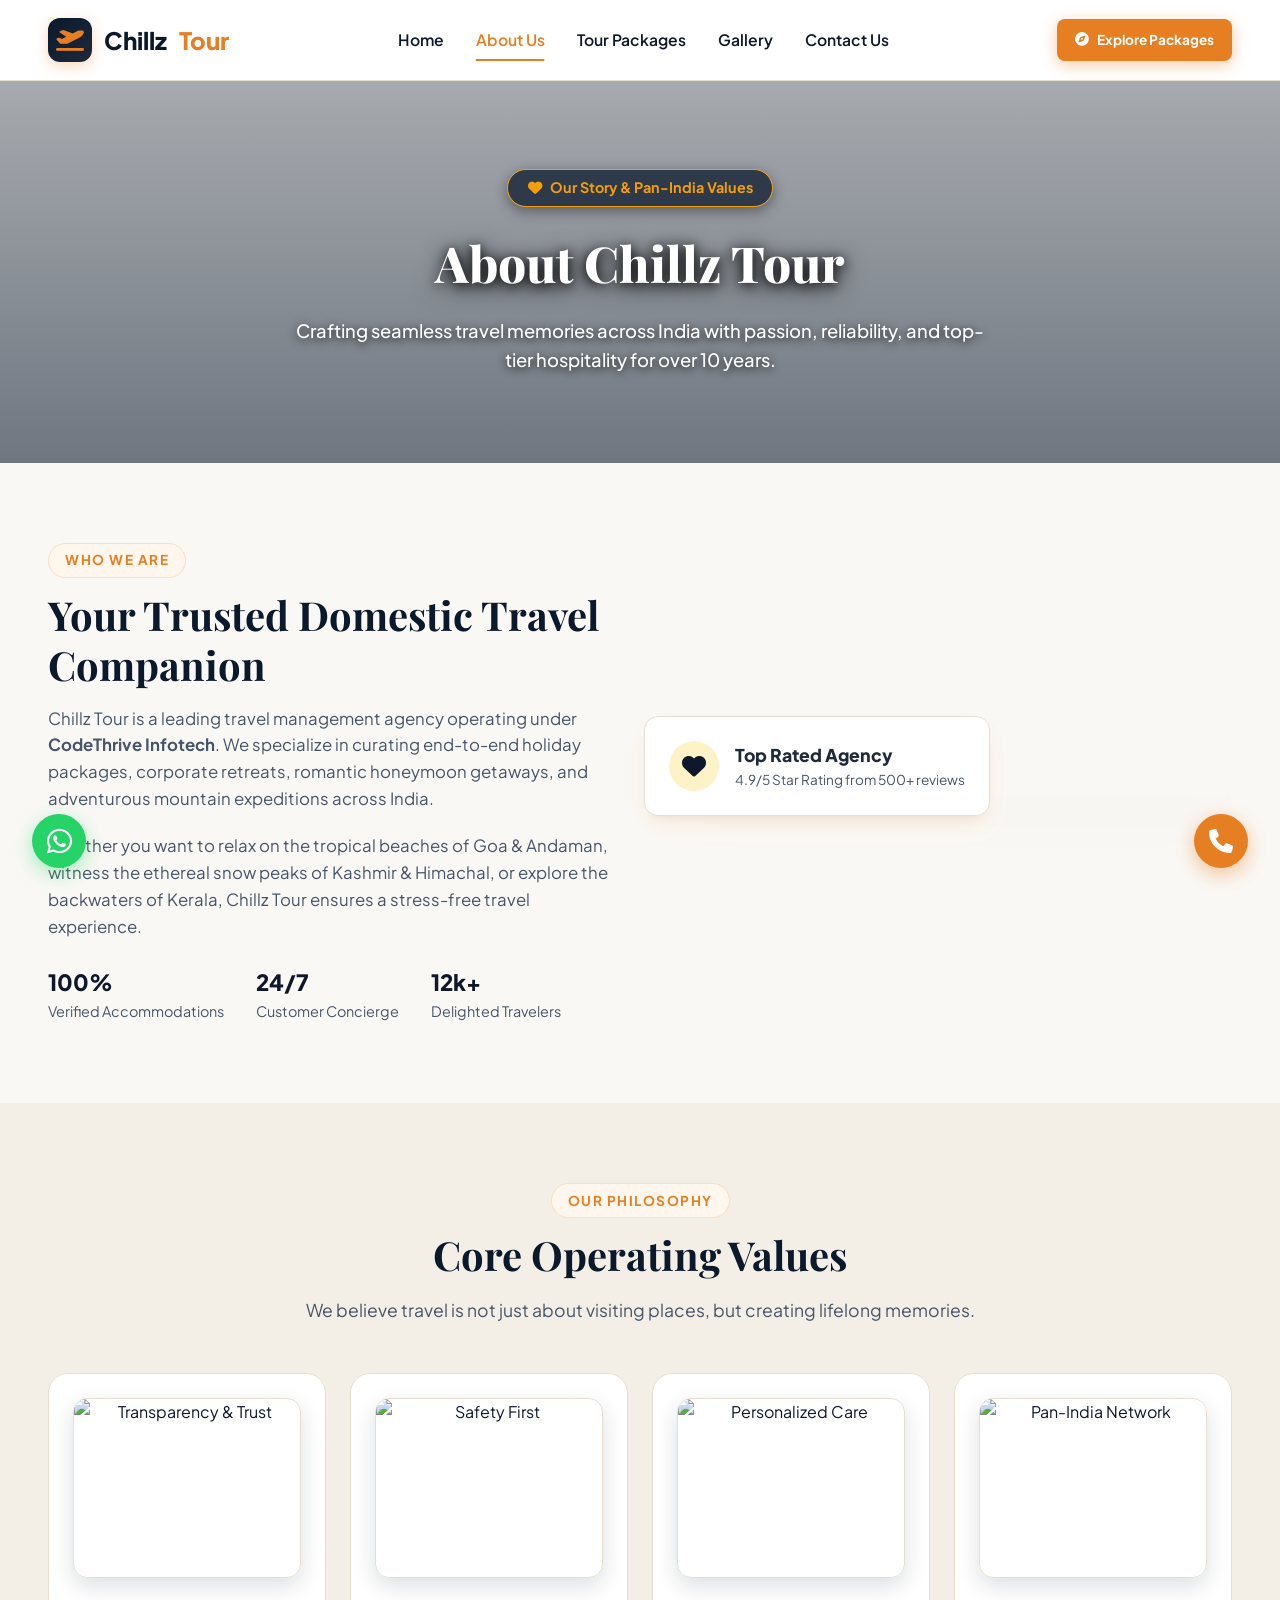
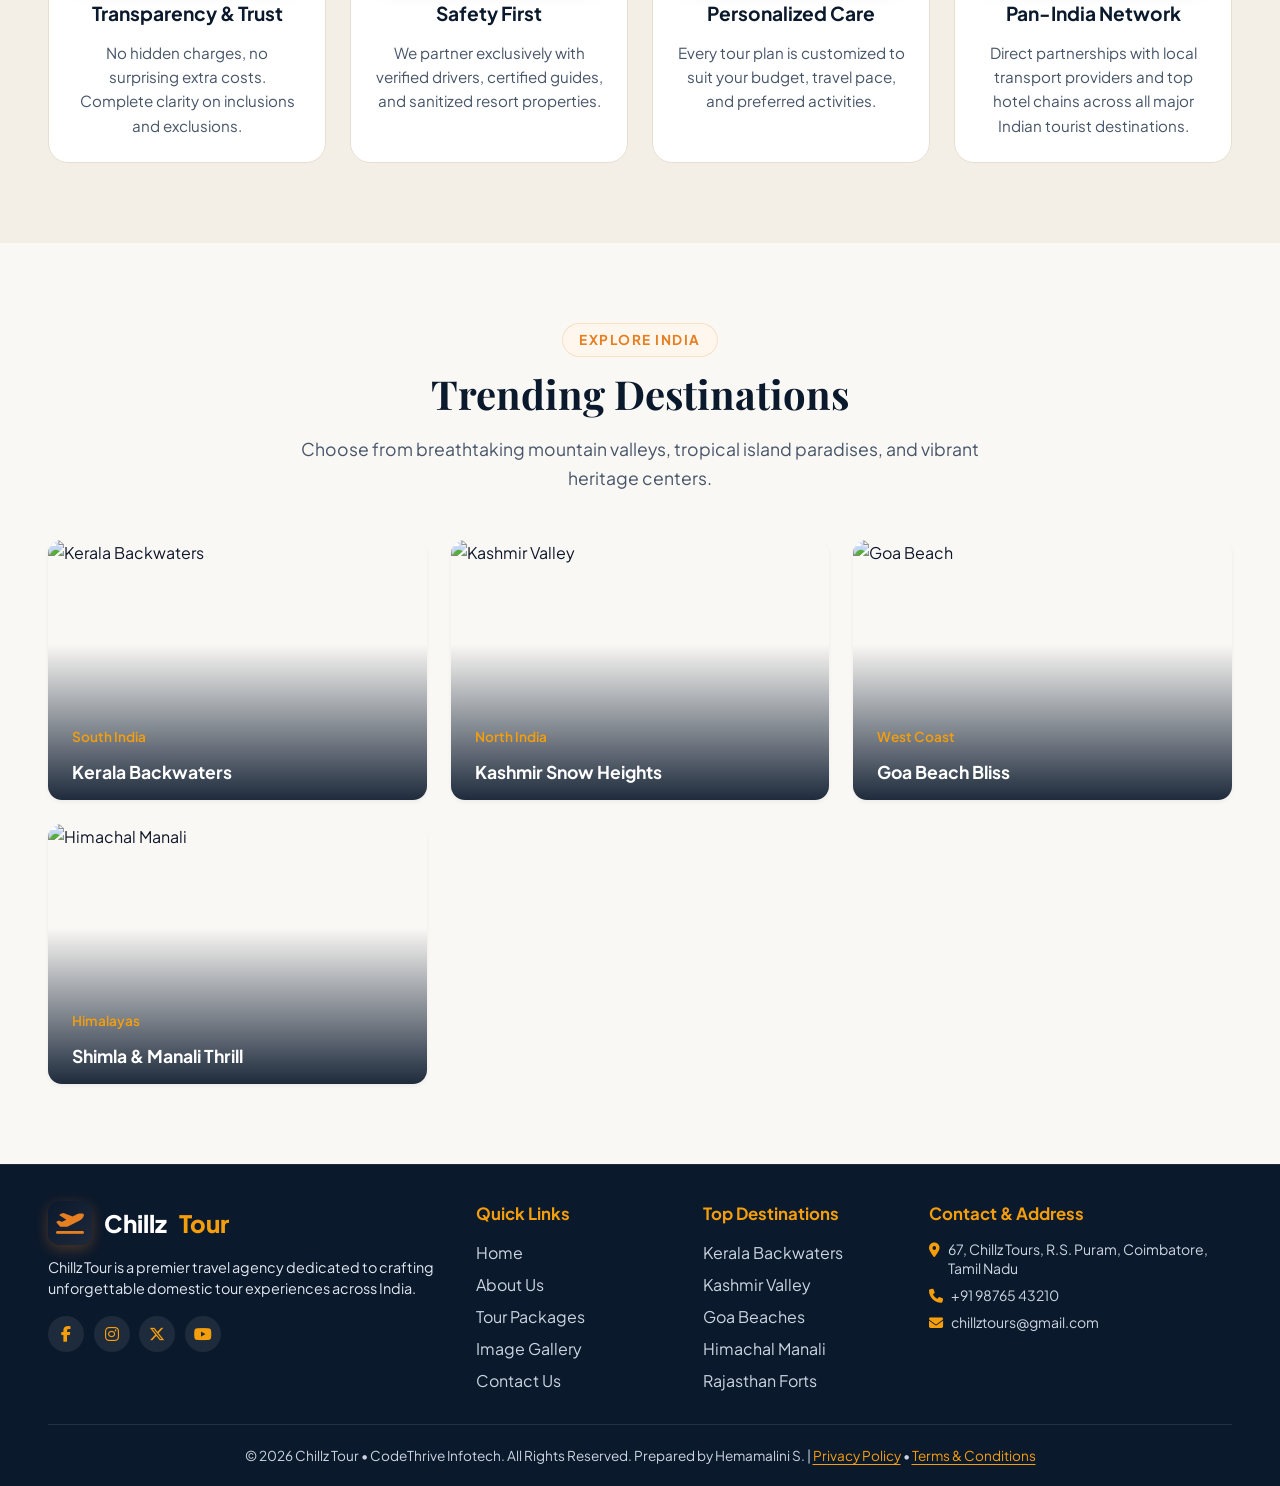
==== about.html @ 06afc02d "Initial commit: Chillz Tour website with responsive mobile layout updates" ====
<!DOCTYPE html>
<html lang="en">
<head>
  <meta charset="UTF-8">
  <meta name="viewport" content="width=device-width, initial-scale=1.0">
  <title>About Us - Chillz Tour</title>
  <meta name="description" content="Learn about Chillz Tour, our journey, mission, values, and why travelers trust us for domestic tour packages across India.">
  
  <link rel="stylesheet" href="https://cdnjs.cloudflare.com/ajax/libs/font-awesome/6.5.1/css/all.min.css">
  <link rel="stylesheet" href="https://cdnjs.cloudflare.com/ajax/libs/animate.css/4.1.1/animate.min.css">
  <link rel="stylesheet" href="https://unpkg.com/aos@2.3.1/dist/aos.css">
  <link rel="stylesheet" href="css/styles.css">
</head>
<body>


  <!-- Sticky Navbar -->
  <header class="header">
    <div class="container navbar">
      <a href="index.html" class="brand-logo">
        <div class="brand-icon"><i class="fa-solid fa-plane-departure"></i></div>
        Chillz<span>Tour</span>
      </a>

      <nav class="nav-links">
        <a href="index.html" class="nav-link">Home</a>
        <a href="about.html" class="nav-link active">About Us</a>
        <a href="packages.html" class="nav-link">Tour Packages</a>
        <a href="gallery.html" class="nav-link">Gallery</a>
        <a href="contact.html" class="nav-link">Contact Us</a>
      </nav>

      <div class="nav-cta">
        <a href="packages.html" class="btn btn-primary btn-sm"><i class="fa-solid fa-compass"></i> Explore Packages</a>
      </div>

      <button class="mobile-toggle" aria-label="Toggle menu">
        <i class="fa-solid fa-bars"></i>
      </button>
    </div>
  </header>

  <!-- Hero Banner with Destination Background Image -->
  <section class="page-hero page-hero-about">
    <div class="container" data-aos="fade-up">
      <div class="page-hero-badge">
        <i class="fa-solid fa-heart"></i> Our Story & Pan-India Values
      </div>
      <h1 class="page-hero-title">About Chillz Tour</h1>
      <p class="page-hero-description">Crafting seamless travel memories across India with passion, reliability, and top-tier hospitality for over 10 years.</p>
    </div>
  </section>

  <!-- About Company Section -->
  <section class="section">
    <div class="container">
      <div style="display: grid; grid-template-columns: 1fr 1fr; gap: 3rem; align-items: center;">
        <div data-aos="fade-right">
          <span class="section-tag">Who We Are</span>
          <h2 class="section-title">Your Trusted Domestic Travel Companion</h2>
          <p style="color: var(--text-muted); font-size: 1.05rem; margin-bottom: 1.25rem;">
            Chillz Tour is a leading travel management agency operating under <strong>CodeThrive Infotech</strong>. We specialize in curating end-to-end holiday packages, corporate retreats, romantic honeymoon getaways, and adventurous mountain expeditions across India.
          </p>
          <p style="color: var(--text-muted); font-size: 1.05rem; margin-bottom: 1.5rem;">
            Whether you want to relax on the tropical beaches of Goa & Andaman, witness the ethereal snow peaks of Kashmir & Himachal, or explore the backwaters of Kerala, Chillz Tour ensures a stress-free travel experience.
          </p>

          <div style="display: flex; gap: 2rem; margin-top: 1rem;">
            <div>
              <h4 style="font-size: 1.4rem; font-weight: 800; color: var(--dark-amethyst);">100%</h4>
              <p style="font-size: 0.9rem; color: var(--text-muted);">Verified Accommodations</p>
            </div>
            <div>
              <h4 style="font-size: 1.4rem; font-weight: 800; color: var(--dark-amethyst);">24/7</h4>
              <p style="font-size: 0.9rem; color: var(--text-muted);">Customer Concierge</p>
            </div>
            <div>
              <h4 style="font-size: 1.4rem; font-weight: 800; color: var(--dark-amethyst);">12k+</h4>
              <p style="font-size: 0.9rem; color: var(--text-muted);">Delighted Travelers</p>
            </div>
          </div>
        </div>

        <div style="position: relative;" data-aos="fade-left">
          <img src="https://images.unsplash.com/photo-1469854523086-cc02fe5d8800?auto=format&fit=crop&w=800&q=80" alt="Travelers exploring nature" style="border-radius: var(--radius-lg); box-shadow: var(--shadow-lg);">
          <div style="position: absolute; bottom: -20px; left: -20px; background: var(--bg-card); padding: 1.5rem; border-radius: var(--radius-md); box-shadow: var(--shadow-md); border: 1px solid var(--border); display: flex; align-items: center; gap: 1rem;">
            <div style="width: 50px; height: 50px; background: var(--primary-light); color: var(--dark-amethyst); border-radius: 50%; display: flex; align-items: center; justify-content: center; font-size: 1.5rem;">
              <i class="fa-solid fa-heart"></i>
            </div>
            <div>
              <h4 style="font-size: 1.1rem; font-weight: 800; color: var(--secondary);">Top Rated Agency</h4>
              <p style="font-size: 0.85rem; color: var(--text-muted);">4.9/5 Star Rating from 500+ reviews</p>
            </div>
          </div>
        </div>
      </div>
    </div>
  </section>

  <!-- Core Values -->
  <section class="section bg-alt">
    <div class="container">
      <div class="text-center" data-aos="fade-up">
        <span class="section-tag">Our Philosophy</span>
        <h2 class="section-title">Core Operating Values</h2>
        <p class="section-subtitle">We believe travel is not just about visiting places, but creating lifelong memories.</p>
      </div>

      <div class="features-grid">
        <div class="feature-card" data-aos="fade-up" data-aos-delay="100">
          <div class="feature-img-box">
            <img src="https://images.unsplash.com/photo-1454165804606-c3d57bc86b40?auto=format&fit=crop&w=600&q=80" alt="Transparency & Trust">
          </div>
          <h3 class="feature-title">Transparency & Trust</h3>
          <p class="feature-desc">No hidden charges, no surprising extra costs. Complete clarity on inclusions and exclusions.</p>
        </div>

        <div class="feature-card" data-aos="fade-up" data-aos-delay="200">
          <div class="feature-img-box">
            <img src="https://images.unsplash.com/photo-1507608869274-d3177c8bb4c7?auto=format&fit=crop&w=600&q=80" alt="Safety First">
          </div>
          <h3 class="feature-title">Safety First</h3>
          <p class="feature-desc">We partner exclusively with verified drivers, certified guides, and sanitized resort properties.</p>
        </div>

        <div class="feature-card" data-aos="fade-up" data-aos-delay="300">
          <div class="feature-img-box">
            <img src="https://images.unsplash.com/photo-1517457373958-b7bdd4587205?auto=format&fit=crop&w=600&q=80" alt="Personalized Care">
          </div>
          <h3 class="feature-title">Personalized Care</h3>
          <p class="feature-desc">Every tour plan is customized to suit your budget, travel pace, and preferred activities.</p>
        </div>

        <div class="feature-card" data-aos="fade-up" data-aos-delay="400">
          <div class="feature-img-box">
            <img src="https://images.unsplash.com/photo-1524492412937-b28074a5d7da?auto=format&fit=crop&w=600&q=80" alt="Pan-India Network">
          </div>
          <h3 class="feature-title">Pan-India Network</h3>
          <p class="feature-desc">Direct partnerships with local transport providers and top hotel chains across all major Indian tourist destinations.</p>
        </div>
      </div>
    </div>
  </section>
  <!-- Popular Destinations Grid (Trending Domestic Destinations) -->
  <section class="section">
    <div class="container">
      <div class="text-center" data-aos="fade-up">
        <span class="section-tag">Explore India</span>
        <h2 class="section-title">Trending Destinations</h2>
        <p class="section-subtitle">Choose from breathtaking mountain valleys, tropical island paradises, and vibrant heritage centers.</p>
      </div>

      <div class="gallery-grid">
        <div class="gallery-item" onclick="window.location.href='packages.html?dest=kerala'" data-aos="zoom-in" data-aos-delay="100">
          <img src="https://images.unsplash.com/photo-1602216056096-3b40cc0c9944?auto=format&fit=crop&w=600&q=80" alt="Kerala Backwaters">
          <div class="gallery-overlay" style="opacity: 1;">
            <span class="gallery-loc">South India</span>
            <h4 class="gallery-title">Kerala Backwaters</h4>
          </div>
        </div>
        <div class="gallery-item" onclick="window.location.href='packages.html?dest=kashmir'" data-aos="zoom-in" data-aos-delay="200">
          <img src="https://images.unsplash.com/photo-1595815771614-ade9d652a65d?auto=format&fit=crop&w=600&q=80" alt="Kashmir Valley">
          <div class="gallery-overlay" style="opacity: 1;">
            <span class="gallery-loc">North India</span>
            <h4 class="gallery-title">Kashmir Snow Heights</h4>
          </div>
        </div>
        <div class="gallery-item" onclick="window.location.href='packages.html?dest=goa'" data-aos="zoom-in" data-aos-delay="300">
          <img src="https://images.unsplash.com/photo-1512343879784-a960bf40e7f2?auto=format&fit=crop&w=600&q=80" alt="Goa Beach">
          <div class="gallery-overlay" style="opacity: 1;">
            <span class="gallery-loc">West Coast</span>
            <h4 class="gallery-title">Goa Beach Bliss</h4>
          </div>
        </div>
        <div class="gallery-item" onclick="window.location.href='packages.html?dest=himachal'" data-aos="zoom-in" data-aos-delay="400">
          <img src="https://images.unsplash.com/photo-1626621341517-bbf3d9990a23?auto=format&fit=crop&w=600&q=80" alt="Himachal Manali">
          <div class="gallery-overlay" style="opacity: 1;">
            <span class="gallery-loc">Himalayas</span>
            <h4 class="gallery-title">Shimla & Manali Thrill</h4>
          </div>
        </div>
      </div>
    </div>
  </section>

  

  <!-- Dual Floating Actions -->
  <a href="https://wa.me/919876543210?text=Hi%20Chillz%20Tour,%20I'd%20like%20to%20know%20more%20about%20your%20services." target="_blank" class="whatsapp-float" aria-label="Chat on WhatsApp">
    <i class="fa-brands fa-whatsapp"></i>
  </a>
  <a href="tel:+919876543210" class="call-float" aria-label="Call Us" title="Call Concierge">
    <i class="fa-solid fa-phone"></i>
  </a>

  <!-- Footer -->
  <footer class="footer">
    <div class="container">
      <div class="footer-grid">
        <div class="footer-brand">
          <a href="index.html" class="brand-logo">
            <div class="brand-icon"><i class="fa-solid fa-plane-departure"></i></div>
            Chillz<span>Tour</span>
          </a>
          <p class="footer-text">Chillz Tour is a premier travel agency dedicated to crafting unforgettable domestic tour experiences across India.</p>
          <div class="social-links">
            <a href="#" class="social-icon" aria-label="Facebook"><i class="fa-brands fa-facebook-f"></i></a>
            <a href="#" class="social-icon" aria-label="Instagram"><i class="fa-brands fa-instagram"></i></a>
            <a href="#" class="social-icon" aria-label="Twitter"><i class="fa-brands fa-x-twitter"></i></a>
            <a href="#" class="social-icon" aria-label="YouTube"><i class="fa-brands fa-youtube"></i></a>
          </div>
        </div>

        <div>
          <h4 class="footer-heading">Quick Links</h4>
          <ul class="footer-links">
            <li><a href="index.html">Home</a></li>
            <li><a href="about.html">About Us</a></li>
            <li><a href="packages.html">Tour Packages</a></li>
            <li><a href="gallery.html">Image Gallery</a></li>
            <li><a href="contact.html">Contact Us</a></li>
          </ul>
        </div>

        <div>
          <h4 class="footer-heading">Top Destinations</h4>
          <ul class="footer-links">
            <li><a href="packages.html?dest=kerala">Kerala Backwaters</a></li>
            <li><a href="packages.html?dest=kashmir">Kashmir Valley</a></li>
            <li><a href="packages.html?dest=goa">Goa Beaches</a></li>
            <li><a href="packages.html?dest=himachal">Himachal Manali</a></li>
            <li><a href="packages.html?dest=rajasthan">Rajasthan Forts</a></li>
          </ul>
        </div>
        <div>
          <h4 class="footer-heading">Contact & Address</h4>
          <ul class="footer-contact-list">
            <li><i class="fa-solid fa-location-dot"></i> 67, Chillz Tours, R.S. Puram, Coimbatore, Tamil Nadu</li>
            <li><i class="fa-solid fa-phone"></i> +91 98765 43210</li>
            <li><i class="fa-solid fa-envelope"></i> chillztours@gmail.com</li>
            
          </ul>
        </div>
      </div>

      <div class="footer-bottom">
        <p>&copy; 2026 Chillz Tour • CodeThrive Infotech. All Rights Reserved. Prepared by Hemamalini S. | <a href="#" onclick="openPolicyModal('privacy'); return false;">Privacy Policy</a> • <a href="#" onclick="openPolicyModal('terms'); return false;">Terms & Conditions</a></p>
      </div>
    </div>
  </footer>

  <script src="https://unpkg.com/aos@2.3.1/dist/aos.js"></script>
  <script src="js/packages-data.js"></script>
  <script src="js/main.js"></script>
</body>
</html>
---- css/styles.css ----
/* 
  Chillz Tour - Royal Indian Travel Theme
  Colors: Deep Royal Navy (#0b192c), Royal Saffron Gold (#e67e22), Emerald Teal (#0d9488), Warm Sunset Gold (#f59e0b)
  Author: Hemamalini S (CODETHRIVE INFOTECH)
*/

@import url('https://fonts.googleapis.com/css2?family=Plus+Jakarta+Sans:wght@300;400;500;600;700;800&family=Playfair+Display:wght@600;700;800&display=swap');

:root {
  /* Classic Indian Travel Palette */
  --royal-navy: #0b192c;
  --saffron-gold: #e67e22;
  --saffron-hover: #d35400;
  --emerald-teal: #0d9488;
  --sunset-gold: #f59e0b;
  --slate-dark: #1e293b;
  
  /* Semantic Tokens */
  --primary: #0b192c;
  --primary-hover: #1e293b;
  --primary-light: #fef3c7;
  --secondary: #1e293b;
  --accent: #e67e22;
  --accent-hover: #d35400;
  --accent-light: #fff7ed;
  --slate: #475569;

  --success: #10b981;
  --danger: #ef4444;
  --warning: #f59e0b;
  
  --bg-main: #faf8f5;
  --bg-card: #ffffff;
  --bg-alt: #f4efe6;
  
  --text-dark: #0f172a;
  --text-muted: #475569;
  --text-light: #94a3b8;
  --text-white: #ffffff;

  --border: #e6dfd1;
  --border-focus: #e67e22;
  
  --radius-sm: 8px;
  --radius-md: 14px;
  --radius-lg: 20px;
  --radius-full: 9999px;
  
  --shadow-sm: 0 2px 4px rgba(11, 25, 44, 0.05);
  --shadow-md: 0 10px 25px -5px rgba(230, 126, 34, 0.15), 0 8px 10px -6px rgba(11, 25, 44, 0.05);
  --shadow-lg: 0 25px 50px -12px rgba(11, 25, 44, 0.25);
  
  --font-sans: 'Plus Jakarta Sans', -apple-system, BlinkMacSystemFont, sans-serif;
  --font-serif: 'Playfair Display', Georgia, serif;

  --transition: all 0.35s cubic-bezier(0.4, 0, 0.2, 1);
}

/* Reset & Base */
*, *::before, *::after {
  box-sizing: border-box;
  margin: 0;
  padding: 0;
}

html {
  scroll-behavior: smooth;
  font-size: 16px;
}

body {
  font-family: var(--font-sans);
  background-color: var(--bg-main);
  color: var(--text-dark);
  line-height: 1.6;
  overflow-x: hidden;
}

a {
  color: inherit;
  text-decoration: none;
  transition: var(--transition);
}

img {
  max-width: 100%;
  height: auto;
  display: block;
}

ul, ol {
  list-style: none;
}

button, input, select, textarea {
  font-family: inherit;
  font-size: inherit;
  border: none;
  outline: none;
}

button {
  cursor: pointer;
}

.container {
  width: 95%;
  max-width: 1480px;
  margin: 0 auto;
  padding: 0 1rem;
}

@media (max-width: 768px) {
  .container {
    width: 100% !important;
    max-width: 100% !important;
    padding: 0 0.5rem !important;
  }
}

@media (max-width: 576px) {
  .container {
    width: 100% !important;
    max-width: 100% !important;
    padding: 0 0.35rem !important;
  }
}

@media (min-width: 1600px) {
  .container {
    max-width: 1560px;
  }
}

/* Typography Helpers */
.section-tag {
  display: inline-block;
  font-size: 0.85rem;
  font-weight: 700;
  text-transform: uppercase;
  letter-spacing: 1.5px;
  color: var(--saffron-gold);
  background: #fff7ed;
  border: 1px solid rgba(230, 126, 34, 0.2);
  padding: 0.35rem 1rem;
  border-radius: var(--radius-full);
  margin-bottom: 0.75rem;
  transition: var(--transition);
}

.section-tag:hover {
  transform: scale(1.05);
  background: var(--saffron-gold);
  color: #ffffff;
}

.section-title {
  font-family: var(--font-serif);
  font-size: 2.5rem;
  font-weight: 700;
  color: var(--royal-navy);
  line-height: 1.25;
  margin-bottom: 1rem;
}

.section-subtitle {
  font-size: 1.1rem;
  color: var(--text-muted);
  max-width: 680px;
  margin: 0 auto 3rem auto;
}

@media (max-width: 576px) {
  .section-title {
    font-size: 1.75rem;
    margin-bottom: 0.4rem;
  }

  .section-subtitle {
    font-size: 0.92rem;
    margin-bottom: 1.5rem;
  }
}

.text-center {
  text-align: center;
}

/* Top Announcement Header Bar */
.top-bar {
  display: none !important;
}

/* Header & Navbar */
.header {
  position: sticky;
  top: 0;
  left: 0;
  width: 100%;
  z-index: 1000;
  background: rgba(255, 255, 255, 0.96);
  backdrop-filter: blur(12px);
  -webkit-backdrop-filter: blur(12px);
  border-bottom: 1px solid var(--border);
  transition: var(--transition);
}

.navbar {
  display: flex;
  align-items: center;
  justify-content: space-between;
  height: 80px;
}

.brand-logo {
  display: flex;
  align-items: center;
  gap: 0.75rem;
  font-size: 1.5rem;
  font-weight: 800;
  color: var(--royal-navy);
}

.brand-icon {
  width: 44px;
  height: 44px;
  background: linear-gradient(135deg, var(--royal-navy), var(--slate-dark));
  border-radius: 12px;
  display: flex;
  align-items: center;
  justify-content: center;
  color: var(--saffron-gold);
  font-size: 1.4rem;
  box-shadow: 0 4px 14px rgba(230, 126, 34, 0.3);
  transition: transform 0.4s ease;
}

.brand-logo:hover .brand-icon {
  transform: rotate(15deg) scale(1.08);
}

.brand-logo span {
  color: var(--saffron-gold);
}

.nav-links {
  display: flex;
  align-items: center;
  gap: 2rem;
}

.nav-link {
  font-size: 0.98rem;
  font-weight: 600;
  color: var(--text-dark);
  position: relative;
  padding: 0.5rem 0;
}

.nav-link:hover, .nav-link.active {
  color: var(--saffron-gold);
}

.nav-link::after {
  content: '';
  position: absolute;
  bottom: 0;
  left: 50%;
  width: 0%;
  height: 2px;
  background: var(--saffron-gold);
  border-radius: 2px;
  transition: var(--transition);
  transform: translateX(-50%);
}

.nav-link:hover::after, .nav-link.active::after {
  width: 100%;
}

.nav-cta {
  display: flex;
  align-items: center;
  gap: 1rem;
}

.mobile-toggle {
  display: none;
  font-size: 1.5rem;
  background: transparent;
  color: var(--text-dark);
}

/* Mobile Nav Drawer */
@media (max-width: 991px) {
  .top-bar-info span:nth-child(2) {
    display: none;
  }

  .mobile-toggle {
    display: block;
  }

  .nav-links {
    position: fixed;
    top: 80px;
    left: -100%;
    width: 100%;
    height: calc(100vh - 80px);
    background: #ffffff;
    flex-direction: column;
    padding: 2.5rem 2rem;
    gap: 1.5rem;
    align-items: flex-start;
    transition: var(--transition);
    box-shadow: var(--shadow-lg);
  }

  .nav-links.active {
    left: 0;
  }

  .nav-cta {
    display: none;
  }
}

/* Button Variants */
.btn {
  position: relative;
  display: inline-flex;
  align-items: center;
  justify-content: center;
  gap: 0.5rem;
  padding: 0.8rem 1.6rem;
  font-size: 0.95rem;
  font-weight: 700;
  border-radius: var(--radius-md);
  transition: var(--transition);
  border: 2px solid transparent;
  overflow: hidden;
  z-index: 1;
}

.btn::after {
  content: '';
  position: absolute;
  top: -50%;
  left: -60%;
  width: 50%;
  height: 200%;
  background: rgba(255, 255, 255, 0.28);
  transform: rotate(30deg);
  transition: transform 0.6s ease;
  pointer-events: none;
}

.btn:hover::after {
  transform: translate(300%, 0) rotate(30deg);
}

.btn-primary {
  background: var(--saffron-gold);
  color: #ffffff;
  box-shadow: 0 4px 16px rgba(230, 126, 34, 0.4);
}

.btn-primary:hover {
  background: var(--saffron-hover);
  color: #ffffff;
  transform: translateY(-3px);
  box-shadow: 0 8px 22px rgba(211, 84, 0, 0.55);
}

.btn-secondary {
  background: var(--royal-navy);
  color: #ffffff;
}

.btn-secondary:hover {
  background: var(--slate-dark);
  transform: translateY(-3px);
  box-shadow: 0 8px 22px rgba(11, 25, 44, 0.4);
}

.btn-accent {
  background: var(--sunset-gold);
  color: var(--royal-navy);
  font-weight: 800;
  box-shadow: 0 4px 16px rgba(245, 158, 11, 0.4);
}

.btn-accent:hover {
  background: #d97706;
  color: #ffffff;
  transform: translateY(-3px);
  box-shadow: 0 8px 22px rgba(217, 119, 6, 0.55);
}

.btn-outline {
  background: transparent;
  border-color: var(--sunset-gold);
  color: var(--sunset-gold);
}

.btn-outline:hover {
  background: var(--sunset-gold);
  color: var(--royal-navy);
  transform: translateY(-3px);
}

.btn-sm {
  padding: 0.5rem 1rem;
  font-size: 0.85rem;
  border-radius: var(--radius-sm);
}

.btn-lg {
  padding: 0.85rem 1.75rem;
  font-size: 1rem;
}

/* Hero Section - Desktop 100% Fit (Royal Navy & Saffron Gold) */
.hero {
  position: relative;
  background: linear-gradient(180deg, rgba(11, 25, 44, 0.42) 0%, rgba(11, 25, 44, 0.62) 100%), 
              url('https://images.unsplash.com/photo-1506461883276-594a12b11cf3?auto=format&fit=crop&w=1920&q=80') center/cover no-repeat;
  color: #ffffff;
  display: flex;
  align-items: center;
  justify-content: center;
  padding: 2.5rem 0;
  box-sizing: border-box;
}

@media (min-width: 992px) {
  .hero {
    height: calc(100vh - 116px);
    max-height: calc(100vh - 116px);
    padding: 1.25rem 0 1.75rem 0;
    overflow: hidden;
  }

  .hero .container {
    height: 100%;
    display: flex;
    flex-direction: column;
    justify-content: center;
  }
}

.hero-content {
  max-width: 840px;
}

.hero-badge {
  display: inline-flex;
  align-items: center;
  gap: 0.4rem;
  background: rgba(245, 158, 11, 0.18);
  backdrop-filter: blur(10px);
  padding: 0.3rem 1rem;
  border-radius: var(--radius-full);
  font-size: 0.85rem;
  font-weight: 700;
  color: var(--sunset-gold);
  border: 1px solid rgba(245, 158, 11, 0.4);
  margin-bottom: 0.85rem;
  animation: pulseGlow 3s infinite ease-in-out;
}

@keyframes pulseGlow {
  0%, 100% { border-color: rgba(245, 158, 11, 0.4); box-shadow: 0 0 0 rgba(245, 158, 11, 0); }
  50% { border-color: var(--sunset-gold); box-shadow: 0 0 15px rgba(245, 158, 11, 0.4); }
}

.hero-title {
  font-family: var(--font-serif);
  font-size: 3.2rem;
  font-weight: 800;
  line-height: 1.15;
  margin-bottom: 0.85rem;
  text-shadow: 0 4px 20px rgba(0, 0, 0, 0.5);
}

@media (min-width: 992px) and (max-height: 800px) {
  .hero-title {
    font-size: 2.65rem;
  }
}

.hero-title span {
  color: var(--sunset-gold);
  position: relative;
  display: inline-block;
}

.hero-description {
  font-size: 1.15rem;
  color: #e2e8f0;
  margin-bottom: 1.5rem;
  font-weight: 400;
  line-height: 1.5;
}

@media (min-width: 992px) and (max-height: 800px) {
  .hero-description {
    font-size: 1.02rem;
    margin-bottom: 1.15rem;
  }
}

.hero-actions {
  display: flex;
  gap: 1rem;
  flex-wrap: wrap;
}

/* Hero 2-Column Grid & Right-Side Image Card Showcase */
.hero-grid {
  display: grid;
  grid-template-columns: 1fr;
  gap: 2rem;
  align-items: center;
}

@media (min-width: 992px) {
  .hero-grid {
    grid-template-columns: 1.15fr 0.85fr;
  }
}

.hero-media {
  position: relative;
  display: flex;
  justify-content: center;
  align-items: center;
}

@media (max-width: 991px) {
  .hero-media {
    display: none;
  }
}

.hero-card-stack {
  position: relative;
  width: 100%;
  max-width: 380px;
  height: 240px;
}

@media (min-width: 1200px) {
  .hero-card-stack {
    max-width: 420px;
    height: 270px;
  }
}

.hero-img-card {
  position: absolute;
  border-radius: 16px;
  overflow: hidden;
  box-shadow: 0 18px 42px rgba(0, 0, 0, 0.65);
  border: 3px solid var(--sunset-gold);
  transition: all 0.4s cubic-bezier(0.165, 0.84, 0.44, 1);
  background: var(--royal-navy);
}

.hero-img-card img {
  width: 100%;
  height: 100%;
  object-fit: cover;
  display: block;
  filter: brightness(1.05) contrast(1.05);
}

.hero-img-card-1 {
  width: 245px;
  height: 175px;
  top: 0;
  left: 0;
  z-index: 3;
  transform: rotate(-4deg);
}

.hero-img-card-2 {
  width: 230px;
  height: 165px;
  top: 35px;
  right: 0;
  z-index: 2;
  transform: rotate(6deg);
}

.hero-img-card-3 {
  width: 210px;
  height: 145px;
  bottom: 0;
  left: 65px;
  z-index: 1;
  transform: rotate(-2deg);
}

.hero-img-card:hover {
  z-index: 10;
  transform: scale(1.1) rotate(0deg);
  border-color: #ffffff;
  box-shadow: 0 24px 50px rgba(245, 158, 11, 0.65);
}

.hero-img-badge {
  position: absolute;
  bottom: 10px;
  left: 10px;
  background: rgba(11, 25, 44, 0.88);
  backdrop-filter: blur(8px);
  color: var(--sunset-gold);
  padding: 0.25rem 0.75rem;
  border-radius: 20px;
  font-size: 0.78rem;
  font-weight: 700;
  border: 1px solid rgba(245, 158, 11, 0.4);
  display: flex;
  align-items: center;
  gap: 0.35rem;
}

/* Glassmorphism Hero Stats Grid */
.hero-stats-grid {
  display: grid;
  grid-template-columns: repeat(4, 1fr);
  gap: 1rem;
  margin-top: 1.75rem;
}

@media (max-width: 991px) {
  .hero-stats-grid {
    grid-template-columns: repeat(2, 1fr);
    gap: 0.75rem;
  }
}

@media (max-width: 576px) {
  .hero-stats-grid {
    grid-template-columns: repeat(2, 1fr);
    gap: 0.6rem;
  }

  .hero-stat-card {
    padding: 0.75rem 0.5rem;
  }

  .hero-stat-number {
    font-size: 1.5rem;
  }

  .hero-stat-label {
    font-size: 0.75rem;
  }
}

.hero-stat-card {
  background: rgba(255, 255, 255, 0.09);
  backdrop-filter: blur(16px);
  -webkit-backdrop-filter: blur(16px);
  border: 1px solid rgba(245, 158, 11, 0.3);
  border-radius: var(--radius-md);
  padding: 1rem 0.75rem;
  text-align: center;
  transition: var(--transition);
}

@media (min-width: 992px) and (max-height: 800px) {
  .hero-stat-card {
    padding: 0.8rem 0.65rem;
  }
}

.hero-stat-card:hover {
  background: rgba(255, 255, 255, 0.18);
  transform: translateY(-6px) scale(1.02);
  border-color: var(--sunset-gold);
  box-shadow: 0 14px 30px rgba(0, 0, 0, 0.45);
}

.hero-stat-icon {
  font-size: 1.4rem;
  color: var(--sunset-gold);
  margin-bottom: 0.25rem;
  transition: transform 0.4s ease;
}

.hero-stat-card:hover .hero-stat-icon {
  transform: scale(1.2) rotate(10deg);
}

.hero-stat-number {
  font-size: 1.9rem;
  font-weight: 800;
  color: #ffffff;
  line-height: 1;
}

.hero-stat-label {
  font-size: 0.82rem;
  color: #e2e8f0;
  font-weight: 600;
  margin-top: 0.3rem;
}

/* Quick Trip Booking & Search Bar (Positioned Directly Below Hero) */
.quick-booking-section {
  position: relative;
  z-index: 25;
  margin-top: -3.5rem;
  margin-bottom: 2.5rem;
}

@media (max-width: 991px) {
  .quick-booking-section {
    margin-top: 1.5rem;
    margin-bottom: 2rem;
  }
}

.booking-bar-card {
  background: rgba(255, 255, 255, 0.98);
  backdrop-filter: blur(16px);
  -webkit-backdrop-filter: blur(16px);
  border-radius: var(--radius-lg);
  padding: 1.5rem 1.75rem;
  box-shadow: 0 16px 45px rgba(11, 25, 44, 0.22);
  border: 2px solid var(--sunset-gold);
}

.booking-bar-form {
  display: grid;
  grid-template-columns: 1.2fr 1fr 1fr 1.2fr;
  gap: 1.25rem;
  align-items: flex-end;
}

@media (max-width: 991px) {
  .booking-bar-form {
    grid-template-columns: 1fr 1fr;
  }
}

@media (max-width: 576px) {
  .booking-bar-form {
    grid-template-columns: 1fr;
  }
}

.booking-form-item label {
  display: block;
  font-size: 0.85rem;
  font-weight: 700;
  color: var(--royal-navy);
  margin-bottom: 0.45rem;
}

.booking-form-item select,
.booking-form-item input {
  width: 100%;
  padding: 0.75rem 1rem;
  border-radius: var(--radius-md);
  border: 1px solid var(--border);
  background: var(--bg-alt);
  font-size: 0.95rem;
  color: var(--text-dark);
  font-weight: 600;
  transition: var(--transition);
}

.booking-form-item select:focus,
.booking-form-item input:focus {
  border-color: var(--saffron-gold);
  background: #ffffff;
  box-shadow: 0 0 0 3px rgba(230, 126, 34, 0.2);
}

.w-100 {
  width: 100%;
}

/* Inner Page Hero Banners with High-Quality Destination Images */
.page-hero {
  position: relative;
  padding: 5.5rem 0;
  color: #ffffff;
  background-size: cover;
  background-position: center;
  background-repeat: no-repeat;
  text-align: center;
}

.page-hero::before {
  content: '';
  position: absolute;
  inset: 0;
  background: linear-gradient(180deg, rgba(11, 25, 44, 0.35) 0%, rgba(11, 25, 44, 0.58) 100%);
  z-index: 1;
}

.page-hero .container {
  position: relative;
  z-index: 2;
}

.page-hero-badge {
  display: inline-flex;
  align-items: center;
  gap: 0.5rem;
  background: rgba(11, 25, 44, 0.75);
  border: 1px solid var(--sunset-gold);
  color: var(--sunset-gold);
  padding: 0.4rem 1.2rem;
  border-radius: var(--radius-full);
  font-size: 0.9rem;
  font-weight: 700;
  margin-bottom: 1rem;
  backdrop-filter: blur(8px);
  box-shadow: 0 4px 14px rgba(0, 0, 0, 0.4);
}

.page-hero-title {
  font-family: var(--font-serif);
  font-size: 3.1rem;
  font-weight: 800;
  color: #ffffff;
  margin-bottom: 0.85rem;
  text-shadow: 0 2px 12px rgba(0, 0, 0, 0.9), 0 4px 24px rgba(0, 0, 0, 0.95);
}

@media (max-width: 768px) {
  .page-hero-title {
    font-size: 2.2rem;
  }
}

.page-hero-description {
  font-size: 1.15rem;
  color: #ffffff;
  max-width: 700px;
  margin: 0 auto;
  line-height: 1.6;
  font-weight: 500;
  text-shadow: 0 2px 10px rgba(0, 0, 0, 0.9);
}

/* Page Specific Hero Background Images */
.page-hero-packages {
  background-image: url('https://images.unsplash.com/photo-1595815771614-ade9d652a65d?auto=format&fit=crop&w=1920&q=80');
}

.page-hero-about {
  background-image: url('https://images.unsplash.com/photo-1590050752117-238cb0fb12b1?auto=format&fit=crop&w=1920&q=80');
}

.page-hero-gallery {
  background-image: url('https://images.unsplash.com/photo-1564507592333-c60657eea523?auto=format&fit=crop&w=1920&q=80');
}

.page-hero-contact {
  background-image: url('https://images.unsplash.com/photo-1582510003544-4d00b7f74220?auto=format&fit=crop&w=1920&q=80');
}

/* Section Styling */
.section {
  padding: 5rem 0;
}

@media (max-width: 768px) {
  .section {
    padding: 2.25rem 0;
  }
}

@media (max-width: 576px) {
  .section {
    padding: 1.5rem 0;
  }
}

.bg-alt {
  background-color: var(--bg-alt);
}

/* Tour Packages Cards Grid */
/* Tour Packages Cards Grid - 4 Cards Per Row on Desktop */
.packages-grid {
  display: grid;
  grid-template-columns: repeat(auto-fill, minmax(260px, 1fr));
  gap: 1.25rem;
}

@media (min-width: 1100px) {
  .packages-grid {
    grid-template-columns: repeat(4, 1fr);
    gap: 1.25rem;
  }
}

@media (min-width: 850px) and (max-width: 1099px) {
  .packages-grid {
    grid-template-columns: repeat(3, 1fr);
  }
}

@media (min-width: 576px) and (max-width: 849px) {
  .packages-grid {
    grid-template-columns: repeat(2, 1fr);
  }
}

.package-card {
  background: var(--bg-card);
  border-radius: var(--radius-lg);
  overflow: hidden;
  border: 1px solid var(--border);
  box-shadow: var(--shadow-sm);
  transition: var(--transition);
  display: flex;
  flex-direction: column;
}

.package-card:hover {
  transform: translateY(-8px) scale(1.01);
  box-shadow: var(--shadow-lg);
  border-color: var(--saffron-gold);
}

.package-image-wrapper {
  position: relative;
  height: 200px;
  overflow: hidden;
}

.package-image-wrapper img {
  width: 100%;
  height: 100%;
  object-fit: cover;
  transition: transform 0.7s cubic-bezier(0.25, 1, 0.5, 1);
}

.package-card:hover .package-image-wrapper img {
  transform: scale(1.12);
}

.package-tag {
  position: absolute;
  top: 1rem;
  left: 1rem;
  background: var(--saffron-gold);
  color: #ffffff;
  font-size: 0.75rem;
  font-weight: 700;
  padding: 0.35rem 0.8rem;
  border-radius: var(--radius-full);
  text-transform: uppercase;
  letter-spacing: 0.5px;
  box-shadow: 0 4px 10px rgba(230, 126, 34, 0.35);
  transition: transform 0.3s ease;
}

.package-card:hover .package-tag {
  transform: scale(1.08);
}

.package-tag.bestseller { background: var(--saffron-gold); color: #ffffff; }
.package-tag.popular { background: var(--royal-navy); color: var(--sunset-gold); }
.package-tag.trending { background: var(--emerald-teal); color: #ffffff; }

.package-rating {
  position: absolute;
  bottom: 1rem;
  right: 1rem;
  background: rgba(255, 255, 255, 0.96);
  padding: 0.25rem 0.65rem;
  border-radius: var(--radius-sm);
  font-size: 0.85rem;
  font-weight: 700;
  display: flex;
  align-items: center;
  gap: 0.3rem;
  color: var(--royal-navy);
  box-shadow: 0 2px 8px rgba(0,0,0,0.15);
}

.package-rating i {
  color: var(--warning);
}

.package-body {
  padding: 1.5rem;
  display: flex;
  flex-direction: column;
  flex-grow: 1;
}

.package-location {
  font-size: 0.85rem;
  color: var(--saffron-gold);
  font-weight: 700;
  display: flex;
  align-items: center;
  gap: 0.35rem;
  margin-bottom: 0.4rem;
}

.package-title {
  font-size: 1.25rem;
  font-weight: 700;
  color: var(--royal-navy);
  margin-bottom: 0.75rem;
  line-height: 1.35;
}

.package-meta {
  display: flex;
  align-items: center;
  gap: 1.25rem;
  padding: 0.75rem 0;
  border-top: 1px solid var(--border);
  border-bottom: 1px solid var(--border);
  margin-bottom: 1rem;
  font-size: 0.88rem;
  color: var(--text-muted);
}

.package-meta-item {
  display: flex;
  align-items: center;
  gap: 0.4rem;
}

.package-inclusions-icons {
  display: flex;
  gap: 0.6rem;
  color: var(--slate);
  font-size: 1.1rem;
  margin-bottom: 1.25rem;
}

.package-inclusions-icons i {
  transition: transform 0.3s ease, color 0.3s ease;
}

.package-card:hover .package-inclusions-icons i {
  transform: translateY(-2px);
  color: var(--saffron-gold);
}

.package-footer {
  margin-top: auto;
  display: flex;
  align-items: center;
  justify-content: space-between;
  padding-top: 0.75rem;
}

.package-price {
  display: flex;
  flex-direction: column;
}

.price-label {
  font-size: 0.75rem;
  color: var(--text-muted);
  text-transform: uppercase;
}

.price-amount {
  font-size: 1.4rem;
  font-weight: 800;
  color: var(--royal-navy);
}

.price-original {
  font-size: 0.85rem;
  text-decoration: line-through;
  color: var(--text-light);
}

/* Filter Controls Bar */
.filter-bar {
  display: flex;
  flex-wrap: wrap;
  align-items: center;
  justify-content: space-between;
  gap: 1.5rem;
  background: var(--bg-card);
  padding: 1.25rem 1.75rem;
  border-radius: var(--radius-md);
  border: 1px solid var(--border);
  margin-bottom: 2.5rem;
}

.filter-tabs {
  display: flex;
  gap: 0.5rem;
  flex-wrap: wrap;
}

.filter-tab {
  padding: 0.5rem 1.25rem;
  border-radius: var(--radius-full);
  font-size: 0.9rem;
  font-weight: 600;
  background: var(--bg-alt);
  color: var(--text-muted);
  transition: var(--transition);
}

.filter-tab:hover, .filter-tab.active {
  background: var(--saffron-gold);
  color: #ffffff;
  transform: scale(1.05);
}

.search-input-wrapper {
  position: relative;
  min-width: 250px;
}

.search-input-wrapper input {
  width: 100%;
  padding: 0.6rem 1rem 0.6rem 2.5rem;
  border-radius: var(--radius-full);
  border: 1px solid var(--border);
  background: var(--bg-alt);
  font-size: 0.9rem;
  color: var(--text-dark);
}

.search-input-wrapper i {
  position: absolute;
  left: 1rem;
  top: 50%;
  transform: translateY(-50%);
  color: var(--text-muted);
}

/* Testimonials Cards & Reviews Section */
.reviews-section {
  padding: 2.5rem 0;
}

.reviews-section .section-subtitle {
  margin-bottom: 1.5rem;
}

.testimonials-grid {
  display: grid;
  grid-template-columns: repeat(auto-fit, minmax(280px, 1fr));
  gap: 1.25rem;
}

.testimonial-card {
  background: var(--bg-card);
  padding: 1.25rem 1.5rem;
  border-radius: var(--radius-md);
  border: 1px solid var(--border);
  box-shadow: var(--shadow-sm);
  position: relative;
  transition: var(--transition);
}

.testimonial-card:hover {
  transform: translateY(-5px);
  box-shadow: var(--shadow-md);
  border-color: var(--saffron-gold);
}

.testimonial-user {
  display: flex;
  align-items: center;
  gap: 0.75rem;
  margin-bottom: 0.5rem;
}

.testimonial-avatar {
  width: 42px;
  height: 42px;
  border-radius: 50%;
  background: #fff7ed;
  color: var(--saffron-gold);
  font-weight: 800;
  display: flex;
  align-items: center;
  justify-content: center;
  font-size: 1.05rem;
  border: 1px solid rgba(230, 126, 34, 0.2);
}

.testimonial-stars {
  color: var(--warning);
  font-size: 0.85rem;
  margin-bottom: 0.5rem;
}

.testimonial-text {
  font-size: 0.9rem;
  color: var(--text-muted);
  font-style: italic;
  line-height: 1.5;
}

/* Mobile Automatic Testimonials Carousel */
@media (max-width: 768px) {
  .testimonials-grid {
    display: block;
    position: relative;
    width: 100%;
    min-height: 180px;
  }

  .testimonial-card {
    display: none;
    width: 100%;
  }

  .testimonial-card.active-mobile {
    display: block;
    animation: fadeInSlide 0.6s cubic-bezier(0.25, 1, 0.5, 1);
  }
}

@keyframes fadeInSlide {
  from {
    opacity: 0;
    transform: translateY(14px) scale(0.98);
  }
  to {
    opacity: 1;
    transform: translateY(0) scale(1);
  }
}

.testimonials-mobile-dots {
  display: none;
  justify-content: center;
  align-items: center;
  gap: 0.5rem;
  margin-top: 1.25rem;
}

.testi-dot {
  width: 10px;
  height: 10px;
  border-radius: 50%;
  background: var(--border);
  transition: all 0.35s ease;
  cursor: pointer;
}

.testi-dot.active {
  background: var(--saffron-gold);
  width: 26px;
  border-radius: 12px;
}

/* Gallery Section */
.gallery-grid {
  display: grid;
  grid-template-columns: repeat(auto-fill, minmax(280px, 1fr));
  gap: 1.5rem;
}

@media (max-width: 991px) {
  .gallery-grid {
    grid-template-columns: repeat(2, 1fr);
    gap: 0.75rem;
  }

  .gallery-item {
    height: 180px;
  }
}

@media (max-width: 576px) {
  .gallery-grid {
    grid-template-columns: repeat(2, 1fr);
    gap: 0.6rem;
  }

  .gallery-item {
    height: 155px;
  }

  .gallery-overlay {
    padding: 0.75rem;
  }

  .gallery-title {
    font-size: 0.92rem;
  }

  .gallery-loc {
    font-size: 0.75rem;
  }
}

.gallery-item {
  position: relative;
  border-radius: var(--radius-md);
  overflow: hidden;
  height: 260px;
  cursor: pointer;
  box-shadow: var(--shadow-sm);
}

.gallery-item img {
  width: 100%;
  height: 100%;
  object-fit: cover;
  transition: transform 0.6s cubic-bezier(0.25, 1, 0.5, 1);
}

.gallery-overlay {
  position: absolute;
  inset: 0;
  background: linear-gradient(180deg, transparent 40%, rgba(11, 25, 44, 0.92) 100%);
  display: flex;
  flex-direction: column;
  justify-content: flex-end;
  padding: 1.5rem;
  opacity: 0;
  transition: opacity 0.35s ease;
}

.gallery-item:hover img {
  transform: scale(1.14);
}

.gallery-item:hover .gallery-overlay {
  opacity: 1;
}

.gallery-title {
  color: #fff;
  font-size: 1.1rem;
  font-weight: 700;
  transform: translateY(10px);
  transition: transform 0.35s ease;
}

.gallery-item:hover .gallery-title {
  transform: translateY(0);
}

.gallery-loc {
  color: var(--sunset-gold);
  font-size: 0.85rem;
  font-weight: 600;
}

/* Lightbox Modal */
.lightbox-modal {
  position: fixed;
  inset: 0;
  z-index: 2000;
  background: rgba(11, 25, 44, 0.95);
  backdrop-filter: blur(10px);
  display: none;
  align-items: center;
  justify-content: center;
  padding: 2rem;
}

.lightbox-modal.active {
  display: flex;
  animation: fadeIn 0.3s ease;
}

.lightbox-content {
  position: relative;
  max-width: 900px;
  width: 100%;
  text-align: center;
}

.lightbox-img {
  max-height: 75vh;
  border-radius: var(--radius-md);
  margin: 0 auto;
  box-shadow: var(--shadow-lg);
  animation: zoomIn 0.35s cubic-bezier(0.25, 1, 0.5, 1);
}

.lightbox-caption {
  color: var(--sunset-gold);
  font-size: 1.2rem;
  font-weight: 700;
  margin-top: 1rem;
}

.lightbox-close {
  position: absolute;
  top: -40px;
  right: 0;
  background: rgba(255, 255, 255, 0.2);
  color: #fff;
  width: 40px;
  height: 40px;
  border-radius: 50%;
  font-size: 1.2rem;
  display: flex;
  align-items: center;
  justify-content: center;
  transition: var(--transition);
}

.lightbox-close:hover {
  background: rgba(255, 255, 255, 0.4);
  transform: rotate(90deg);
}

/* Features Grid */
.features-grid {
  display: grid;
  grid-template-columns: repeat(4, 1fr);
  gap: 1.5rem;
}

@media (max-width: 991px) {
  .features-grid {
    grid-template-columns: repeat(2, 1fr);
    gap: 1rem;
  }
}

@media (max-width: 768px) {
  .features-grid {
    grid-template-columns: repeat(2, 1fr);
    gap: 0.5rem;
  }

  .feature-card {
    padding: 0.5rem 0.4rem 0.75rem 0.4rem;
    border-radius: var(--radius-md);
  }

  .feature-img-box {
    height: 165px;
    margin-bottom: 0.4rem;
    border-radius: 10px;
  }

  .feature-title {
    font-size: 1rem;
    font-weight: 800;
    margin: 0.35rem 0 0 0;
    line-height: 1.25;
    color: var(--royal-navy);
  }

  .feature-desc {
    display: none !important;
  }
}

.feature-card {
  background: var(--bg-card);
  padding: 1.5rem;
  border-radius: var(--radius-lg);
  border: 1px solid var(--border);
  text-align: center;
  transition: var(--transition);
  overflow: hidden;
}

.feature-card:hover {
  transform: translateY(-8px);
  box-shadow: var(--shadow-md);
  border-color: var(--saffron-gold);
}

.feature-img-box {
  width: 100%;
  height: 180px;
  border-radius: var(--radius-md);
  overflow: hidden;
  margin-bottom: 1.25rem;
  box-shadow: 0 8px 22px rgba(11, 25, 44, 0.14);
  position: relative;
  border: 1px solid var(--border);
}

.feature-img-box img {
  width: 100%;
  height: 100%;
  object-fit: cover;
  display: block;
  transition: transform 0.6s cubic-bezier(0.25, 1, 0.5, 1);
}

.feature-card:hover .feature-img-box img {
  transform: scale(1.12);
}

.feature-icon-box {
  width: 70px;
  height: 70px;
  background: #fff7ed;
  color: var(--saffron-gold);
  border-radius: var(--radius-md);
  display: flex;
  align-items: center;
  justify-content: center;
  font-size: 2rem;
  margin: 0 auto 1.5rem auto;
  border: 1px solid rgba(230, 126, 34, 0.2);
  transition: transform 0.4s ease;
}

.feature-card:hover .feature-icon-box {
  transform: scale(1.15) rotate(8deg);
  background: var(--saffron-gold);
  color: #ffffff;
}

.feature-title {
  font-size: 1.2rem;
  font-weight: 700;
  margin-bottom: 0.75rem;
  color: var(--royal-navy);
}

.feature-desc {
  font-size: 0.95rem;
  color: var(--text-muted);
}

/* Contact Page Components */
.contact-wrapper {
  display: grid;
  grid-template-columns: 1fr 1.5fr;
  gap: 3rem;
}

@media (max-width: 991px) {
  .contact-wrapper {
    grid-template-columns: 1fr;
    gap: 1.5rem;
  }

  .contact-info-card, .contact-form-card {
    padding: 1.5rem 1.25rem;
  }
}

@media (max-width: 576px) {
  .contact-info-card, .contact-form-card {
    padding: 0.85rem 0.5rem !important;
    border-radius: var(--radius-md);
  }

  .form-group {
    margin-bottom: 0.75rem;
  }

  .form-row {
    gap: 0.75rem;
  }

  .contact-form-card h3 {
    font-size: 1.45rem !important;
    margin-bottom: 0.25rem !important;
  }

  .form-control {
    padding: 0.7rem 0.75rem !important;
  }
}

.contact-info-card {
  background: linear-gradient(135deg, var(--royal-navy), var(--slate-dark));
  color: #fff;
  padding: 3rem;
  border-radius: var(--radius-lg);
  display: flex;
  flex-direction: column;
  justify-content: space-between;
}

.contact-info-title {
  font-family: var(--font-serif);
  font-size: 2rem;
  margin-bottom: 1rem;
}

.contact-item {
  display: flex;
  align-items: flex-start;
  gap: 1.25rem;
  margin-bottom: 1.75rem;
}

.contact-item-icon {
  width: 46px;
  height: 46px;
  background: rgba(245, 158, 11, 0.18);
  border-radius: var(--radius-sm);
  display: flex;
  align-items: center;
  justify-content: center;
  font-size: 1.2rem;
  color: var(--sunset-gold);
  flex-shrink: 0;
  transition: transform 0.3s ease;
}

.contact-item:hover .contact-item-icon {
  transform: scale(1.15);
}

.contact-form-card {
  background: var(--bg-card);
  padding: 3rem;
  border-radius: var(--radius-lg);
  border: 1px solid var(--border);
  box-shadow: var(--shadow-sm);
}

.form-group {
  margin-bottom: 1.5rem;
}

.form-row {
  display: grid;
  grid-template-columns: 1fr 1fr;
  gap: 1.5rem;
}

@media (max-width: 600px) {
  .form-row {
    grid-template-columns: 1fr;
  }
}

.form-group label {
  display: block;
  font-size: 0.88rem;
  font-weight: 700;
  color: var(--text-dark);
  margin-bottom: 0.5rem;
}

.form-control {
  width: 100%;
  padding: 0.85rem 1.1rem;
  border: 1.5px solid var(--border);
  border-radius: var(--radius-sm);
  background: var(--bg-main);
  color: var(--text-dark);
  transition: var(--transition);
}

.form-control:focus {
  border-color: var(--saffron-gold);
  background: #fff;
  box-shadow: 0 0 0 4px #fff7ed;
}

.form-control.error {
  border-color: var(--danger);
  background: #fef2f2;
}

.error-text {
  font-size: 0.8rem;
  color: var(--danger);
  margin-top: 0.35rem;
  display: none;
}

.form-control.error + .error-text {
  display: block;
}

/* FAQ Accordion */
.faq-list {
  max-width: 840px;
  margin: 0 auto;
  display: flex;
  flex-direction: column;
  gap: 1rem;
}

details.faq-item {
  background: var(--bg-card);
  border: 1px solid var(--border);
  border-radius: var(--radius-md);
  overflow: hidden;
  transition: var(--transition);
}

details.faq-item[open] {
  border-color: var(--saffron-gold);
  box-shadow: var(--shadow-md);
}

summary.faq-question {
  padding: 1.25rem 1.5rem;
  font-weight: 700;
  font-size: 1.1rem;
  color: var(--royal-navy);
  cursor: pointer;
  display: flex;
  align-items: center;
  justify-content: space-between;
  user-select: none;
}

summary.faq-question::-webkit-details-marker {
  display: none;
}

summary.faq-question::after {
  content: '+';
  font-size: 1.5rem;
  font-weight: 400;
  color: var(--saffron-gold);
  transition: transform 0.3s ease;
}

details[open] summary.faq-question::after {
  content: '−';
}

.faq-answer {
  padding: 0 1.5rem 1.5rem 1.5rem;
  color: var(--text-muted);
  font-size: 0.98rem;
  border-top: 1px dashed var(--border);
  padding-top: 1rem;
}

/* Native Modal Dialog Styling */
dialog.package-modal {
  margin: auto;
  border: none;
  border-radius: var(--radius-lg);
  padding: 0;
  max-width: 850px;
  width: 90%;
  box-shadow: var(--shadow-lg);
  background: var(--bg-card);
  overflow: hidden;
  animation: modalPop 0.35s cubic-bezier(0.25, 1, 0.5, 1);
}

@keyframes modalPop {
  from { opacity: 0; transform: scale(0.9) translateY(20px); }
  to { opacity: 1; transform: scale(1) translateY(0); }
}

dialog.package-modal::backdrop {
  background: rgba(11, 25, 44, 0.85);
  backdrop-filter: blur(6px);
}

.modal-header {
  position: relative;
  height: 240px;
  background-size: cover;
  background-position: center;
  padding: 2rem;
  display: flex;
  flex-direction: column;
  justify-content: flex-end;
  color: #fff;
}

.modal-header-overlay {
  position: absolute;
  inset: 0;
  background: linear-gradient(180deg, rgba(11, 25, 44, 0.2) 0%, rgba(11, 25, 44, 0.9) 100%);
}

.modal-close-btn {
  position: absolute;
  top: 1rem;
  right: 1rem;
  z-index: 10;
  background: rgba(255, 255, 255, 0.25);
  color: #fff;
  width: 36px;
  height: 36px;
  border-radius: 50%;
  display: flex;
  align-items: center;
  justify-content: center;
  font-size: 1.2rem;
  backdrop-filter: blur(4px);
  transition: var(--transition);
}

.modal-close-btn:hover {
  background: rgba(255, 255, 255, 0.4);
  transform: rotate(90deg);
}

.modal-title-box {
  position: relative;
  z-index: 2;
}

.modal-body {
  padding: 2rem;
  max-height: 60vh;
  overflow-y: auto;
}

.modal-tabs {
  display: flex;
  gap: 1rem;
  border-bottom: 2px solid var(--border);
  margin-bottom: 1.5rem;
}

.modal-tab-btn {
  padding: 0.75rem 1rem;
  font-weight: 700;
  color: var(--text-muted);
  background: none;
  border-bottom: 3px solid transparent;
  margin-bottom: -2px;
}

.modal-tab-btn.active {
  color: var(--saffron-gold);
  border-bottom-color: var(--saffron-gold);
}

.modal-tab-content {
  display: none;
}

.modal-tab-content.active {
  display: block;
  animation: fadeIn 0.3s ease;
}

/* Responsive Package Modal Adjustments for Mobile View */
@media (max-width: 768px) {
  dialog.package-modal {
    width: 95%;
    max-width: 95%;
    border-radius: var(--radius-md);
  }

  .modal-header {
    height: 170px;
    padding: 1.25rem 1rem;
  }

  .modal-header h3 {
    font-size: 1.35rem !important;
    line-height: 1.25 !important;
  }

  .modal-header p {
    font-size: 0.85rem !important;
  }

  .modal-body {
    padding: 1.25rem 0.85rem;
    max-height: 70vh;
  }

  .modal-tabs {
    gap: 0.35rem;
    overflow-x: auto;
    flex-wrap: nowrap;
    -webkit-overflow-scrolling: touch;
    scrollbar-width: none;
    padding-bottom: 2px;
  }

  .modal-tabs::-webkit-scrollbar {
    display: none;
  }

  .modal-tab-btn {
    padding: 0.5rem 0.6rem;
    font-size: 0.84rem;
    white-space: nowrap;
    flex-shrink: 0;
  }

  .modal-deal-box {
    flex-direction: column !important;
    gap: 0.75rem !important;
    text-align: center !important;
    align-items: stretch !important;
  }

  .modal-deal-box .btn {
    width: 100%;
  }

  .modal-inclusions-grid {
    grid-template-columns: 1fr !important;
    gap: 1rem !important;
  }
}

@media (max-width: 576px) {
  dialog.package-modal {
    width: 98%;
    max-width: 98%;
    margin: auto;
    border-radius: var(--radius-md);
  }

  .modal-header {
    height: 155px;
    padding: 1rem 0.85rem;
  }

  .modal-header h3 {
    font-size: 1.2rem !important;
    line-height: 1.2 !important;
  }

  .modal-body {
    padding: 0.85rem 0.5rem;
    max-height: 75vh;
  }

  .modal-tab-btn {
    padding: 0.45rem 0.45rem;
    font-size: 0.8rem;
  }

  #modalPkgOverviewText {
    font-size: 0.92rem !important;
    line-height: 1.5 !important;
    margin-bottom: 1rem !important;
  }

  .modal-booking-box {
    padding: 0.85rem 0.5rem;
    margin-top: 0.85rem;
  }
}

/* Day Wise Itinerary Accordion inside Modal */
.itinerary-step {
  padding: 1rem 0;
  border-bottom: 1px solid var(--border);
}

.itinerary-day-tag {
  display: inline-block;
  background: #fff7ed;
  color: var(--saffron-gold);
  font-size: 0.8rem;
  font-weight: 800;
  padding: 0.2rem 0.6rem;
  border-radius: var(--radius-sm);
  margin-bottom: 0.35rem;
  border: 1px solid rgba(230, 126, 34, 0.2);
}

.itinerary-step-title {
  font-size: 1.05rem;
  font-weight: 700;
  color: var(--royal-navy);
}

.itinerary-step-details {
  font-size: 0.92rem;
  color: var(--text-muted);
  margin-top: 0.35rem;
}

/* Modal Booking Form */
.modal-booking-box {
  background: var(--bg-alt);
  padding: 1.5rem;
  border-radius: var(--radius-md);
  margin-top: 1.5rem;
  border: 1px solid var(--border);
}

.booking-amount-box {
  background: #fff7ed;
  border: 1.5px solid var(--saffron-gold);
  border-radius: var(--radius-md);
  padding: 0.85rem 1.15rem;
  margin-top: 0.5rem;
  margin-bottom: 1.25rem;
  display: flex;
  align-items: center;
  justify-content: space-between;
  box-shadow: 0 4px 14px rgba(230, 126, 34, 0.12);
  transition: all 0.3s ease;
}

.booking-amount-box:hover {
  border-color: var(--saffron-hover);
  box-shadow: 0 6px 18px rgba(230, 126, 34, 0.22);
  transform: translateY(-2px);
}

/* Toast Notifications */
.toast-container {
  position: fixed;
  bottom: 2rem;
  right: 2rem;
  z-index: 3000;
  display: flex;
  flex-direction: column;
  gap: 0.75rem;
}

.toast {
  background: var(--royal-navy);
  color: #fff;
  padding: 1rem 1.5rem;
  border-radius: var(--radius-md);
  box-shadow: var(--shadow-lg);
  display: flex;
  align-items: center;
  gap: 0.75rem;
  animation: slideUp 0.3s ease;
  font-size: 0.95rem;
}

.toast.success { border-left: 5px solid var(--success); }
.toast.error { border-left: 5px solid var(--danger); }

@keyframes slideUp {
  from { transform: translateY(100%); opacity: 0; }
  to { transform: translateY(0); opacity: 1; }
}

/* Dual Floating Action Buttons with Pulse Animations */
.whatsapp-float {
  position: fixed;
  bottom: 2rem;
  left: 2rem;
  z-index: 1000;
  width: 54px;
  height: 54px;
  background: #25d366;
  color: #fff;
  border-radius: 50%;
  display: flex;
  align-items: center;
  justify-content: center;
  font-size: 1.8rem;
  box-shadow: 0 6px 20px rgba(37, 211, 102, 0.4);
  transition: var(--transition);
  animation: pulseGreen 2.5s infinite;
}

.whatsapp-float:hover {
  transform: scale(1.15) rotate(10deg);
  box-shadow: 0 10px 28px rgba(37, 211, 102, 0.65);
}

@keyframes pulseGreen {
  0% { box-shadow: 0 0 0 0 rgba(37, 211, 102, 0.6); }
  70% { box-shadow: 0 0 0 16px rgba(37, 211, 102, 0); }
  100% { box-shadow: 0 0 0 0 rgba(37, 211, 102, 0); }
}

.call-float {
  position: fixed;
  bottom: 2rem;
  right: 2rem;
  z-index: 1000;
  width: 54px;
  height: 54px;
  background: var(--saffron-gold);
  color: #ffffff;
  border-radius: 50%;
  display: flex;
  align-items: center;
  justify-content: center;
  font-size: 1.5rem;
  box-shadow: 0 6px 20px rgba(230, 126, 34, 0.45);
  transition: var(--transition);
  animation: pulseSaffron 2.5s infinite 1.25s;
}

.call-float:hover {
  transform: scale(1.15) rotate(-10deg);
  box-shadow: 0 10px 28px rgba(230, 126, 34, 0.7);
}

@keyframes pulseSaffron {
  0% { box-shadow: 0 0 0 0 rgba(230, 126, 34, 0.6); }
  70% { box-shadow: 0 0 0 16px rgba(230, 126, 34, 0); }
  100% { box-shadow: 0 0 0 0 rgba(230, 126, 34, 0); }
}

/* Footer */
.footer {
  background: var(--royal-navy);
  color: #cbd5e1;
  padding: 2.25rem 0 1.25rem 0;
  border-top: 1px solid var(--slate-dark);
}

.footer-grid {
  display: grid;
  grid-template-columns: 2fr 1fr 1fr 1.5fr;
  gap: 1.5rem;
  margin-bottom: 1.5rem;
}

@media (max-width: 991px) {
  .footer-grid {
    grid-template-columns: 1fr 1fr;
    gap: 1.75rem 1.25rem;
  }
}

@media (max-width: 600px) {
  .footer-grid {
    grid-template-columns: 1fr 1fr;
    gap: 1.5rem 1rem;
  }

  .footer-brand {
    grid-column: 1 / -1;
  }

  .footer-grid > div:nth-child(4) {
    grid-column: 1 / -1;
  }
}

.footer-brand .brand-logo {
  color: #fff;
  margin-bottom: 0.75rem;
}

.footer-brand .brand-logo span {
  color: var(--sunset-gold);
}

.footer-text {
  font-size: 0.9rem;
  line-height: 1.5;
  margin-bottom: 1rem;
  color: #e2e8f0;
}

.social-links {
  display: flex;
  gap: 0.6rem;
}

.social-icon {
  width: 36px;
  height: 36px;
  background: rgba(255, 255, 255, 0.08);
  color: var(--sunset-gold);
  border-radius: 50%;
  display: flex;
  align-items: center;
  justify-content: center;
  transition: var(--transition);
}

.social-icon:hover {
  background: var(--saffron-gold);
  color: #ffffff;
  transform: translateY(-3px) scale(1.1);
}

.footer-heading {
  color: var(--sunset-gold);
  font-size: 1.05rem;
  font-weight: 700;
  margin-bottom: 0.75rem;
}

.footer-links li {
  margin-bottom: 0.4rem;
}

.footer-links a:hover {
  color: var(--sunset-gold);
  padding-left: 0.4rem;
}

.footer-contact-list li {
  display: flex;
  align-items: flex-start;
  gap: 0.5rem;
  color: #cbd5e1;
  font-size: 0.88rem;
  margin-bottom: 0.45rem;
  line-height: 1.4;
}

.footer-contact-list i {
  color: var(--sunset-gold);
  margin-top: 0.2rem;
  flex-shrink: 0;
}

.footer-bottom {
  text-align: center;
  padding-top: 1.25rem;
  border-top: 1px solid rgba(255, 255, 255, 0.1);
  font-size: 0.85rem;
  color: #cbd5e1;
}

.footer-bottom a {
  color: var(--sunset-gold);
  text-decoration: underline;
  text-underline-offset: 3px;
  transition: var(--transition);
}

.footer-bottom a:hover {
  color: #ffffff;
}

/* ==========================================================================
   3D ANIMATION ENGINE & STAGE STYLES
   ========================================================================== */

/* Hero Canvas Background */
.hero-3d-canvas {
  position: absolute;
  top: 0;
  left: 0;
  width: 100%;
  height: 100%;
  pointer-events: none;
  z-index: 1;
}

/* 3D Tilt perspective transform base classes */
.hero-card-stack {
  transform-style: preserve-3d;
  transition: transform 0.15s ease-out;
}

.package-card, .feature-card, .destination-card, .hero-stat-card, .testimonial-card {
  transform-style: preserve-3d;
  transition: transform 0.3s cubic-bezier(0.165, 0.84, 0.44, 1), box-shadow 0.3s ease;
  will-change: transform;
}

/* Dynamic Sheen highlight overlay on 3D cards */
.package-card::before, .feature-card::before {
  content: '';
  position: absolute;
  inset: 0;
  border-radius: inherit;
  background: radial-gradient(circle at var(--mouse-x, 50%) var(--mouse-y, 50%), rgba(255, 255, 255, 0.25) 0%, transparent 60%);
  pointer-events: none;
  opacity: 0;
  transition: opacity 0.3s ease;
  z-index: 10;
}

.package-card:hover::before, .feature-card:hover::before {
  opacity: 1;
}

/* Dark Theme Background for 3D Showcase */
.bg-dark-theme {
  background: linear-gradient(135deg, var(--royal-navy) 0%, #060e1a 100%);
  position: relative;
  overflow: hidden;
}

.section-tag-gold {
  background: rgba(245, 158, 11, 0.18) !important;
  color: var(--sunset-gold) !important;
  border-color: rgba(245, 158, 11, 0.4) !important;
}

.text-white {
  color: #ffffff !important;
}

.text-cream {
  color: #e2e8f0 !important;
}

/* 3D Stage Showcase Carousel */
.stage-3d-wrapper {
  position: relative;
  max-width: 1100px;
  margin: 3.5rem auto 0 auto;
  perspective: 1200px;
  padding: 1rem 0 3rem 0;
}

.stage-3d-carousel {
  position: relative;
  height: 420px;
  display: flex;
  justify-content: center;
  align-items: center;
  transform-style: preserve-3d;
}

.stage-3d-card {
  position: absolute;
  width: 340px;
  height: 400px;
  border-radius: 20px;
  background: #ffffff;
  box-shadow: 0 20px 45px rgba(0, 0, 0, 0.5);
  transition: all 0.6s cubic-bezier(0.23, 1, 0.32, 1);
  transform-style: preserve-3d;
  cursor: pointer;
  overflow: hidden;
  border: 2px solid rgba(245, 158, 11, 0.3);
}

.stage-card-inner {
  height: 100%;
  display: flex;
  flex-direction: column;
}

.stage-card-inner img {
  width: 100%;
  height: 220px;
  object-fit: cover;
  transition: transform 0.5s ease;
}

.stage-3d-card:hover .stage-card-inner img {
  transform: scale(1.08);
}

.stage-card-content {
  padding: 1.25rem;
  text-align: left;
  flex: 1;
  display: flex;
  flex-direction: column;
  justify-content: space-between;
  background: #ffffff;
}

.stage-card-tag {
  font-size: 0.78rem;
  font-weight: 700;
  color: var(--saffron-gold);
  text-transform: uppercase;
  letter-spacing: 1px;
}

.stage-card-content h3 {
  font-family: var(--font-serif);
  font-size: 1.4rem;
  color: var(--royal-navy);
  margin: 0.25rem 0;
}

.stage-card-content p {
  font-size: 0.88rem;
  color: var(--text-muted);
  line-height: 1.4;
}

.stage-card-footer {
  display: flex;
  align-items: center;
  justify-content: space-between;
  margin-top: 0.85rem;
  padding-top: 0.75rem;
  border-top: 1px solid var(--border);
}

.stage-price {
  font-size: 1.35rem;
  font-weight: 800;
  color: var(--royal-navy);
}

/* 3D Stage Card Positions */
.stage-3d-card.active {
  transform: translate3d(0, 0, 100px) rotateY(0deg);
  z-index: 10;
  border-color: var(--sunset-gold);
  box-shadow: 0 25px 55px rgba(245, 158, 11, 0.45);
}

.stage-3d-card.prev {
  transform: translate3d(-340px, 0, -80px) rotateY(25deg);
  z-index: 5;
  opacity: 0.85;
  filter: brightness(0.85);
}

.stage-3d-card.next {
  transform: translate3d(340px, 0, -80px) rotateY(-25deg);
  z-index: 5;
  opacity: 0.85;
  filter: brightness(0.85);
}

.stage-3d-card.hidden-left {
  transform: translate3d(-600px, 0, -200px) rotateY(45deg);
  z-index: 1;
  opacity: 0;
}

.stage-3d-card.hidden-right {
  transform: translate3d(600px, 0, -200px) rotateY(-45deg);
  z-index: 1;
  opacity: 0;
}

/* 3D Controls */
.stage-3d-controls {
  display: flex;
  align-items: center;
  justify-content: center;
  gap: 1.5rem;
  margin-top: 2rem;
}

.stage-btn {
  width: 48px;
  height: 48px;
  border-radius: 50%;
  background: rgba(255, 255, 255, 0.12);
  color: var(--sunset-gold);
  border: 1px solid var(--sunset-gold);
  display: flex;
  align-items: center;
  justify-content: center;
  font-size: 1.1rem;
  transition: var(--transition);
}

.stage-btn:hover {
  background: var(--sunset-gold);
  color: var(--royal-navy);
  transform: scale(1.15);
  box-shadow: 0 0 20px rgba(245, 158, 11, 0.5);
}

.stage-indicators {
  display: flex;
  gap: 0.6rem;
}

.stage-indicators .indicator {
  width: 12px;
  height: 12px;
  border-radius: 50%;
  background: rgba(255, 255, 255, 0.3);
  transition: var(--transition);
  cursor: pointer;
}

.stage-indicators .indicator.active {
  background: var(--sunset-gold);
  width: 28px;
  border-radius: 10px;
}

/* ==========================================================================
   2-SECOND ANIMATED 3D PRELOADER LANDING OVERLAY STYLES
   ========================================================================== */

.preloader {
  position: fixed;
  inset: 0;
  width: 100vw;
  height: 100vh;
  background: radial-gradient(circle at center, #112238 0%, #060e1a 100%);
  z-index: 99999;
  display: flex;
  align-items: center;
  justify-content: center;
  opacity: 1;
  visibility: visible;
  perspective: 1200px;
  transform-style: preserve-3d;
  transition: opacity 0.6s cubic-bezier(0.77, 0, 0.175, 1), visibility 0.6s ease, transform 0.8s cubic-bezier(0.77, 0, 0.175, 1);
  overflow: hidden;
}

.preloader.fade-out {
  opacity: 0;
  visibility: hidden;
  transform: perspective(1200px) rotateX(-90deg) scale(0.85);
}

/* 3D Background Orbs */
.preloader-3d-bg {
  position: absolute;
  inset: 0;
  pointer-events: none;
}

.orb-3d {
  position: absolute;
  border-radius: 50%;
  filter: blur(60px);
  opacity: 0.35;
  animation: orbPulse 3s infinite ease-in-out alternate;
}

.orb-1 {
  width: 320px;
  height: 320px;
  background: var(--saffron-gold);
  top: 10%;
  left: 20%;
}

.orb-2 {
  width: 380px;
  height: 380px;
  background: var(--teal-emerald);
  bottom: 10%;
  right: 20%;
  animation-delay: 1.5s;
}

@keyframes orbPulse {
  0% { transform: scale(1) translate(0, 0); opacity: 0.3; }
  100% { transform: scale(1.3) translate(30px, -20px); opacity: 0.5; }
}

/* 3D Glass Box */
.3d-content-box {
  text-align: center;
  color: #ffffff;
  width: 90%;
  max-width: 460px;
  padding: 3rem 2.25rem;
  background: rgba(255, 255, 255, 0.05);
  backdrop-filter: blur(20px);
  -webkit-backdrop-filter: blur(20px);
  border: 2px solid rgba(245, 158, 11, 0.35);
  border-radius: 28px;
  box-shadow: 0 30px 70px rgba(0, 0, 0, 0.7), 0 0 30px rgba(245, 158, 11, 0.2);
  transform-style: preserve-3d;
  animation: boxEntrance3D 1s cubic-bezier(0.165, 0.84, 0.44, 1) forwards;
}

@keyframes boxEntrance3D {
  0% { transform: perspective(1000px) translateZ(-200px) rotateX(15deg); opacity: 0; }
  100% { transform: perspective(1000px) translateZ(0) rotateX(0deg); opacity: 1; }
}

/* 3D Rotating Rings Emblem */
.preloader-3d-emblem {
  position: relative;
  width: 90px;
  height: 90px;
  margin: 0 auto 1.25rem auto;
  display: flex;
  align-items: center;
  justify-content: center;
  transform-style: preserve-3d;
}

.ring-3d {
  position: absolute;
  inset: 0;
  border-radius: 50%;
  border: 2px solid transparent;
  pointer-events: none;
}

.ring-1 {
  border-top-color: var(--sunset-gold);
  border-bottom-color: var(--sunset-gold);
  animation: spinRing3D 1.8s linear infinite;
}

.ring-2 {
  inset: -8px;
  border-left-color: var(--saffron-gold);
  border-right-color: var(--saffron-gold);
  animation: spinRing3DRev 2.4s linear infinite;
}

@keyframes spinRing3D {
  0% { transform: rotate3d(1, 1, 0, 0deg); }
  100% { transform: rotate3d(1, 1, 0, 360deg); }
}

@keyframes spinRing3DRev {
  0% { transform: rotate3d(1, -1, 1, 0deg); }
  100% { transform: rotate3d(1, -1, 1, -360deg); }
}

.preloader-icon-3d {
  width: 65px;
  height: 65px;
  background: linear-gradient(135deg, var(--sunset-gold), var(--saffron-gold));
  color: var(--royal-navy);
  border-radius: 20px;
  display: flex;
  align-items: center;
  justify-content: center;
  font-size: 2rem;
  box-shadow: 0 10px 30px rgba(245, 158, 11, 0.5);
  transform: translateZ(25px);
  animation: plane3DFloat 2s infinite ease-in-out;
}

@keyframes plane3DFloat {
  0%, 100% { transform: translateZ(25px) translateY(0) rotate(0deg); }
  50% { transform: translateZ(45px) translateY(-8px) rotate(-10deg) scale(1.1); }
}

/* 3D Brand Title - High Contrast Glowing Golden Highlight */
.3d-brand-text {
  font-family: var(--font-serif);
  font-size: 3.2rem;
  font-weight: 900;
  color: #ffffff;
  letter-spacing: -0.5px;
  margin-bottom: 0.25rem;
  text-shadow: 0 4px 20px rgba(0, 0, 0, 0.8), 0 0 25px rgba(245, 158, 11, 0.7);
}

.3d-brand-text span {
  color: var(--sunset-gold);
  background: linear-gradient(135deg, #fef08a 0%, #f59e0b 50%, #e67e22 100%);
  -webkit-background-clip: text;
  -webkit-text-fill-color: transparent;
  filter: drop-shadow(0 0 15px rgba(245, 158, 11, 0.9));
}

.preloader-tagline {
  font-size: 1.02rem;
  color: #cbd5e1;
  margin-bottom: 1.25rem;
  font-weight: 500;
}

/* 3D Floating Destination Badges */
.preloader-3d-badges {
  display: flex;
  justify-content: center;
  gap: 0.6rem;
  margin-bottom: 1.5rem;
  transform-style: preserve-3d;
}

.badge-3d {
  background: rgba(11, 25, 44, 0.8);
  color: var(--sunset-gold);
  border: 1px solid rgba(245, 158, 11, 0.4);
  padding: 0.3rem 0.85rem;
  border-radius: 20px;
  font-size: 0.78rem;
  font-weight: 700;
  display: inline-flex;
  align-items: center;
  gap: 0.35rem;
  box-shadow: 0 6px 18px rgba(0, 0, 0, 0.4);
  animation: floatBadge3D 2s infinite ease-in-out alternate;
}

.badge-kerala { animation-delay: 0s; }
.badge-kashmir { animation-delay: 0.3s; }
.badge-goa { animation-delay: 0.6s; }

@keyframes floatBadge3D {
  0% { transform: translateZ(10px) translateY(0); }
  100% { transform: translateZ(30px) translateY(-6px); }
}

/* 2-Second Progress Bar */
.preloader-bar-wrapper {
  width: 100%;
  height: 8px;
  background: rgba(255, 255, 255, 0.12);
  border-radius: 10px;
  overflow: hidden;
  margin-bottom: 0.6rem;
  box-shadow: inset 0 1px 3px rgba(0, 0, 0, 0.4);
}

.preloader-bar {
  width: 0%;
  height: 100%;
  background: linear-gradient(90deg, var(--saffron-gold), var(--sunset-gold), #fef08a);
  border-radius: 10px;
  animation: loadFill3D 2s cubic-bezier(0.4, 0, 0.2, 1) forwards;
  box-shadow: 0 0 16px rgba(245, 158, 11, 0.9);
}

@keyframes loadFill3D {
  0% { width: 0%; }
  100% { width: 100%; }
}

.preloader-status {
  font-size: 0.9rem;
  font-weight: 700;
  color: var(--sunset-gold);
  letter-spacing: 1px;
}

/* Parent Company Badge - Bright & Highlighted */
.preloader-company-badge {
  display: inline-flex;
  align-items: center;
  gap: 0.5rem;
  background: linear-gradient(135deg, rgba(245, 158, 11, 0.28), rgba(230, 126, 34, 0.38));
  border: 2px solid var(--sunset-gold);
  color: #ffffff;
  padding: 0.4rem 1.25rem;
  border-radius: var(--radius-full);
  font-size: 0.95rem;
  font-weight: 800;
  margin-top: 0.35rem;
  margin-bottom: 0.95rem;
  box-shadow: 0 0 20px rgba(245, 158, 11, 0.5);
  letter-spacing: 0.5px;
}

/* ✈️ Flying Aeroplane across Sky - Slow & Smooth Flight */
.anim-sky-airplane {
  position: absolute;
  top: 18%;
  left: -10%;
  font-size: 2.4rem;
  color: var(--sunset-gold);
  filter: drop-shadow(0 0 12px rgba(245, 158, 11, 0.9));
  animation: flySkyPlane 4.5s cubic-bezier(0.25, 1, 0.5, 1) forwards;
  z-index: 2;
}

@keyframes flySkyPlane {
  0% {
    left: -10%;
    top: 75%;
    transform: rotate(20deg) scale(0.6);
    opacity: 0;
  }
  30% {
    opacity: 1;
  }
  100% {
    left: 110%;
    top: 10%;
    transform: rotate(35deg) scale(1.25);
    opacity: 0.9;
  }
}

.airplane-contrail {
  position: absolute;
  top: 50%;
  right: 100%;
  width: 180px;
  height: 3px;
  background: linear-gradient(90deg, transparent 0%, rgba(245, 158, 11, 0.6) 100%);
  border-radius: 4px;
  transform: translateY(-50%);
  filter: blur(1px);
}

/* 🚆 Train & 🏍️ Bike Travel Animations Track */
.travel-anim-track {
  position: relative;
  width: 100%;
  margin: 1.25rem 0;
  padding: 0.5rem 0;
  overflow: hidden;
  border-radius: 12px;
  background: rgba(11, 25, 44, 0.5);
  border: 1px dashed rgba(245, 158, 11, 0.3);
}

/* Moving Indian Express Train */
.anim-train-wrapper {
  position: relative;
  height: 28px;
  margin-bottom: 0.4rem;
  overflow: hidden;
}

.anim-train {
  position: absolute;
  left: -120px;
  top: 0;
  display: flex;
  align-items: center;
  gap: 0.2rem;
  color: #38bdf8;
  font-size: 1.15rem;
  filter: drop-shadow(0 0 8px rgba(56, 189, 248, 0.8));
  animation: moveExpressTrain 2s linear forwards;
}

@keyframes moveExpressTrain {
  0% { transform: translateX(0); }
  100% { transform: translateX(550px); }
}

.rail-line {
  position: absolute;
  bottom: 2px;
  left: 0;
  width: 100%;
  height: 2px;
  background: repeating-linear-gradient(90deg, #94a3b8 0, #94a3b8 6px, transparent 6px, transparent 12px);
}

/* Riding Tourist Bike */
.anim-bike-wrapper {
  position: relative;
  height: 26px;
  overflow: hidden;
}

.anim-bike {
  position: absolute;
  left: -60px;
  top: 0;
  color: var(--sunset-gold);
  font-size: 1.2rem;
  filter: drop-shadow(0 0 8px rgba(245, 158, 11, 0.8));
  animation: rideTouristBike 2s ease-in-out forwards;
}

@keyframes rideTouristBike {
  0% { transform: translateX(0) translateY(0); }
  25% { transform: translateX(120px) translateY(-2px); }
  50% { transform: translateX(250px) translateY(0); }
  75% { transform: translateX(380px) translateY(-2px); }
  100% { transform: translateX(520px) translateY(0); }
}

.road-line {
  position: absolute;
  bottom: 2px;
  left: 0;
  width: 100%;
  height: 2px;
  background: repeating-linear-gradient(90deg, #e2e8f0 0, #e2e8f0 10px, transparent 10px, transparent 20px);
}
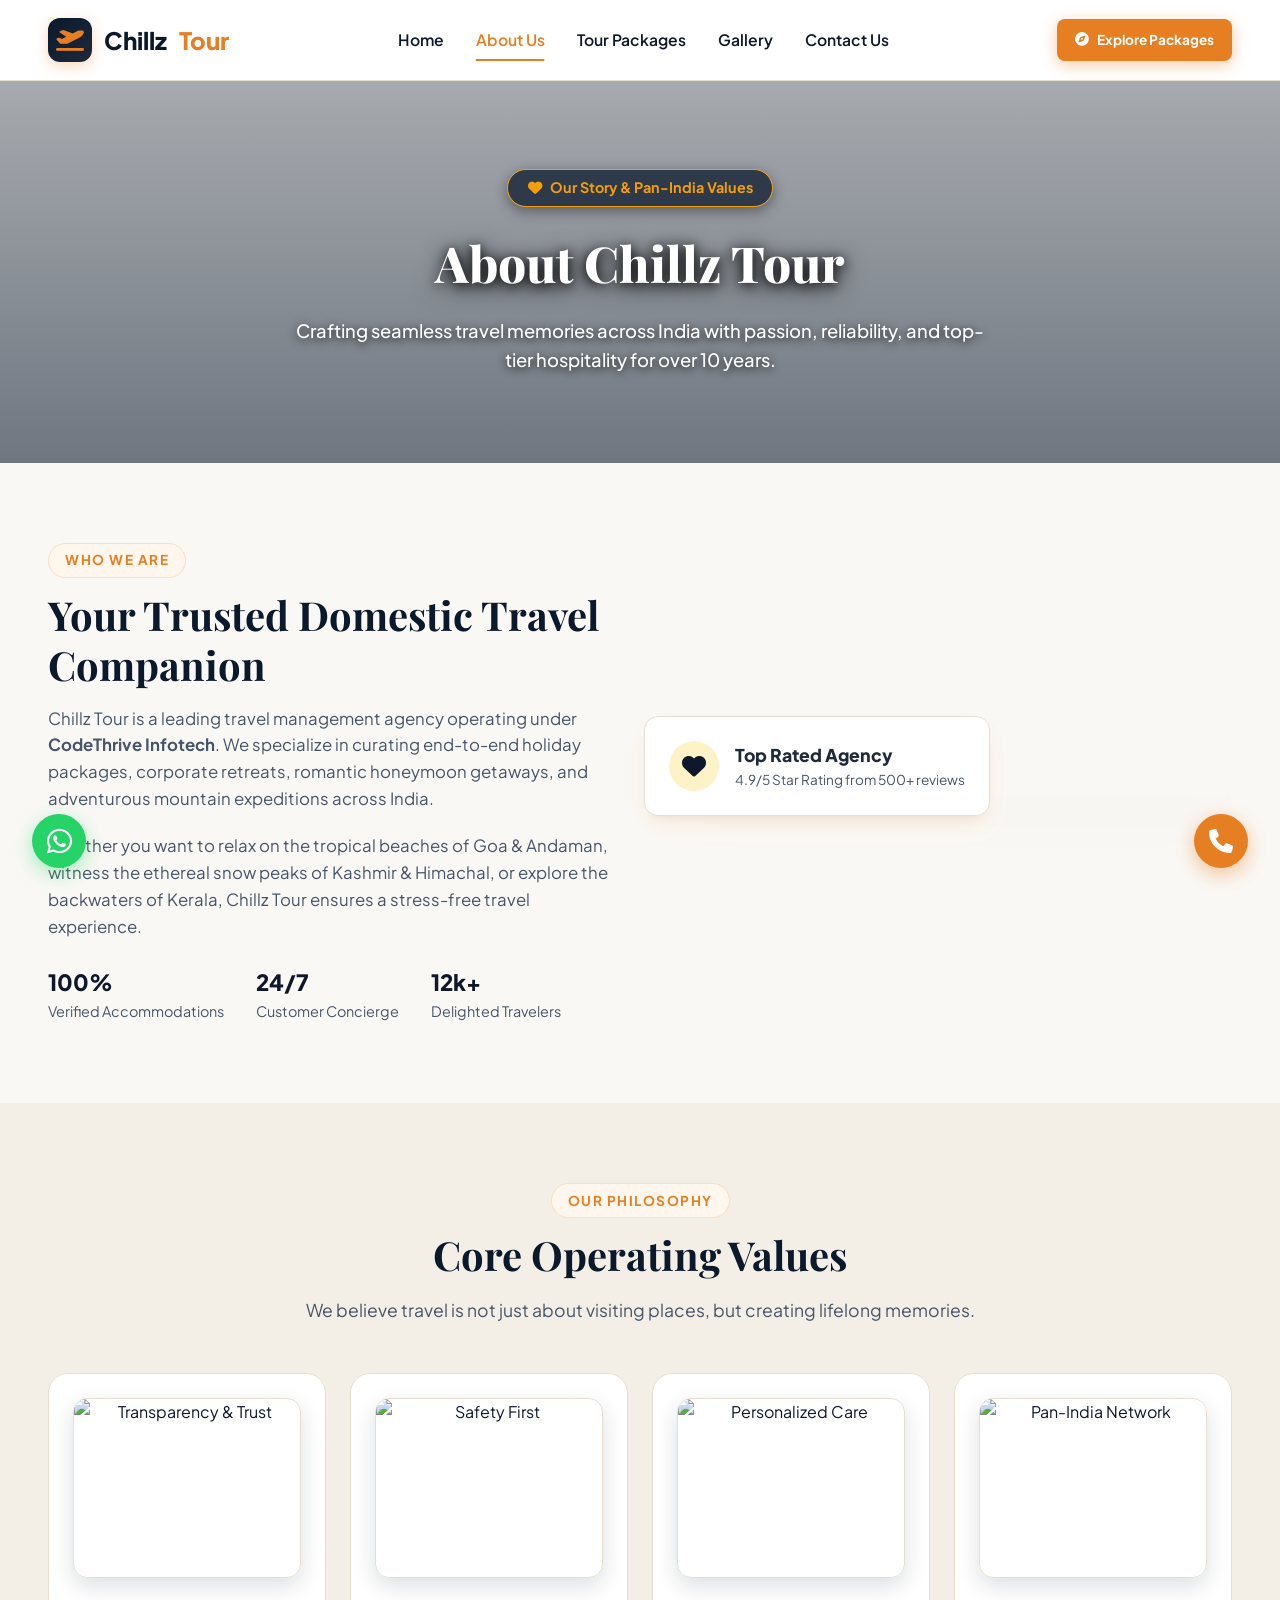
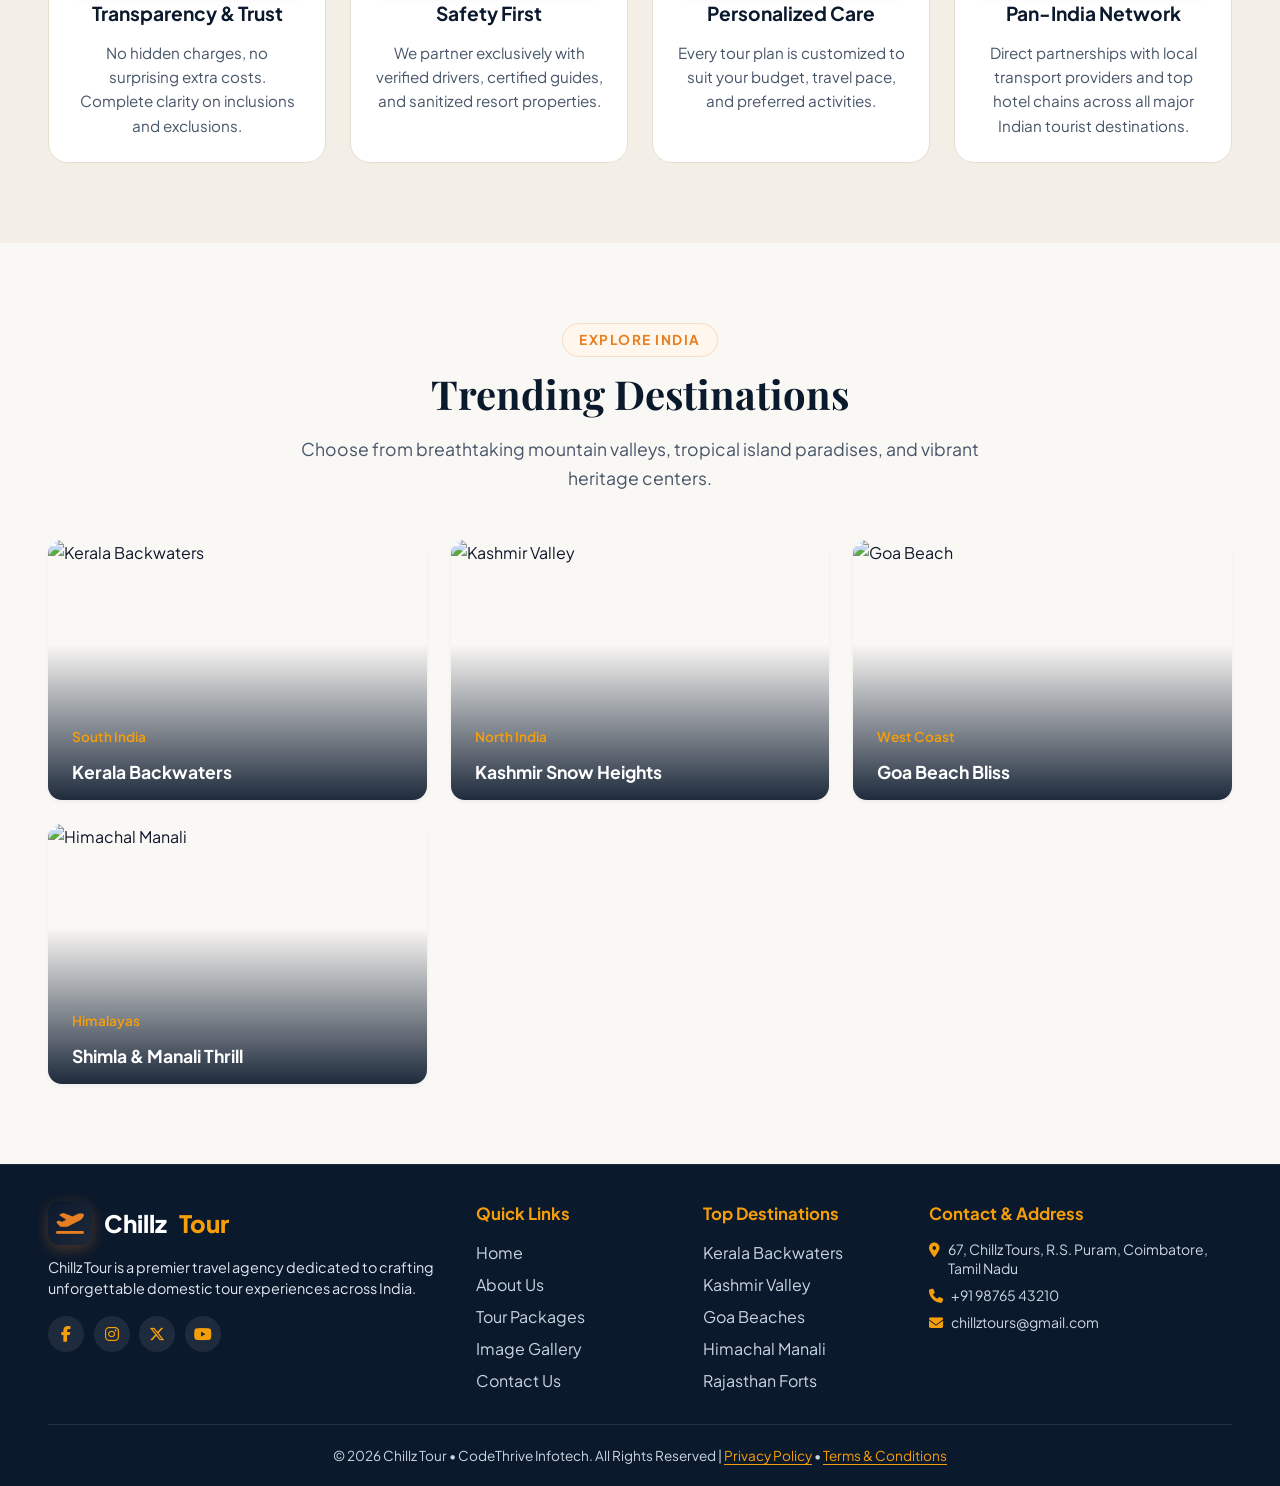
==== commit 3d23615c: "Remove 'Prepared by' text from footer section" ====
--- a/about.html
+++ b/about.html
@@ -244,7 +244,7 @@
       </div>
 
       <div class="footer-bottom">
-        <p>&copy; 2026 Chillz Tour • CodeThrive Infotech. All Rights Reserved. Prepared by Hemamalini S. | <a href="#" onclick="openPolicyModal('privacy'); return false;">Privacy Policy</a> • <a href="#" onclick="openPolicyModal('terms'); return false;">Terms & Conditions</a></p>
+        <p>&copy; 2026 Chillz Tour • CodeThrive Infotech. All Rights Reserved | <a href="#" onclick="openPolicyModal('privacy'); return false;">Privacy Policy</a> • <a href="#" onclick="openPolicyModal('terms'); return false;">Terms & Conditions</a></p>
       </div>
     </div>
   </footer>
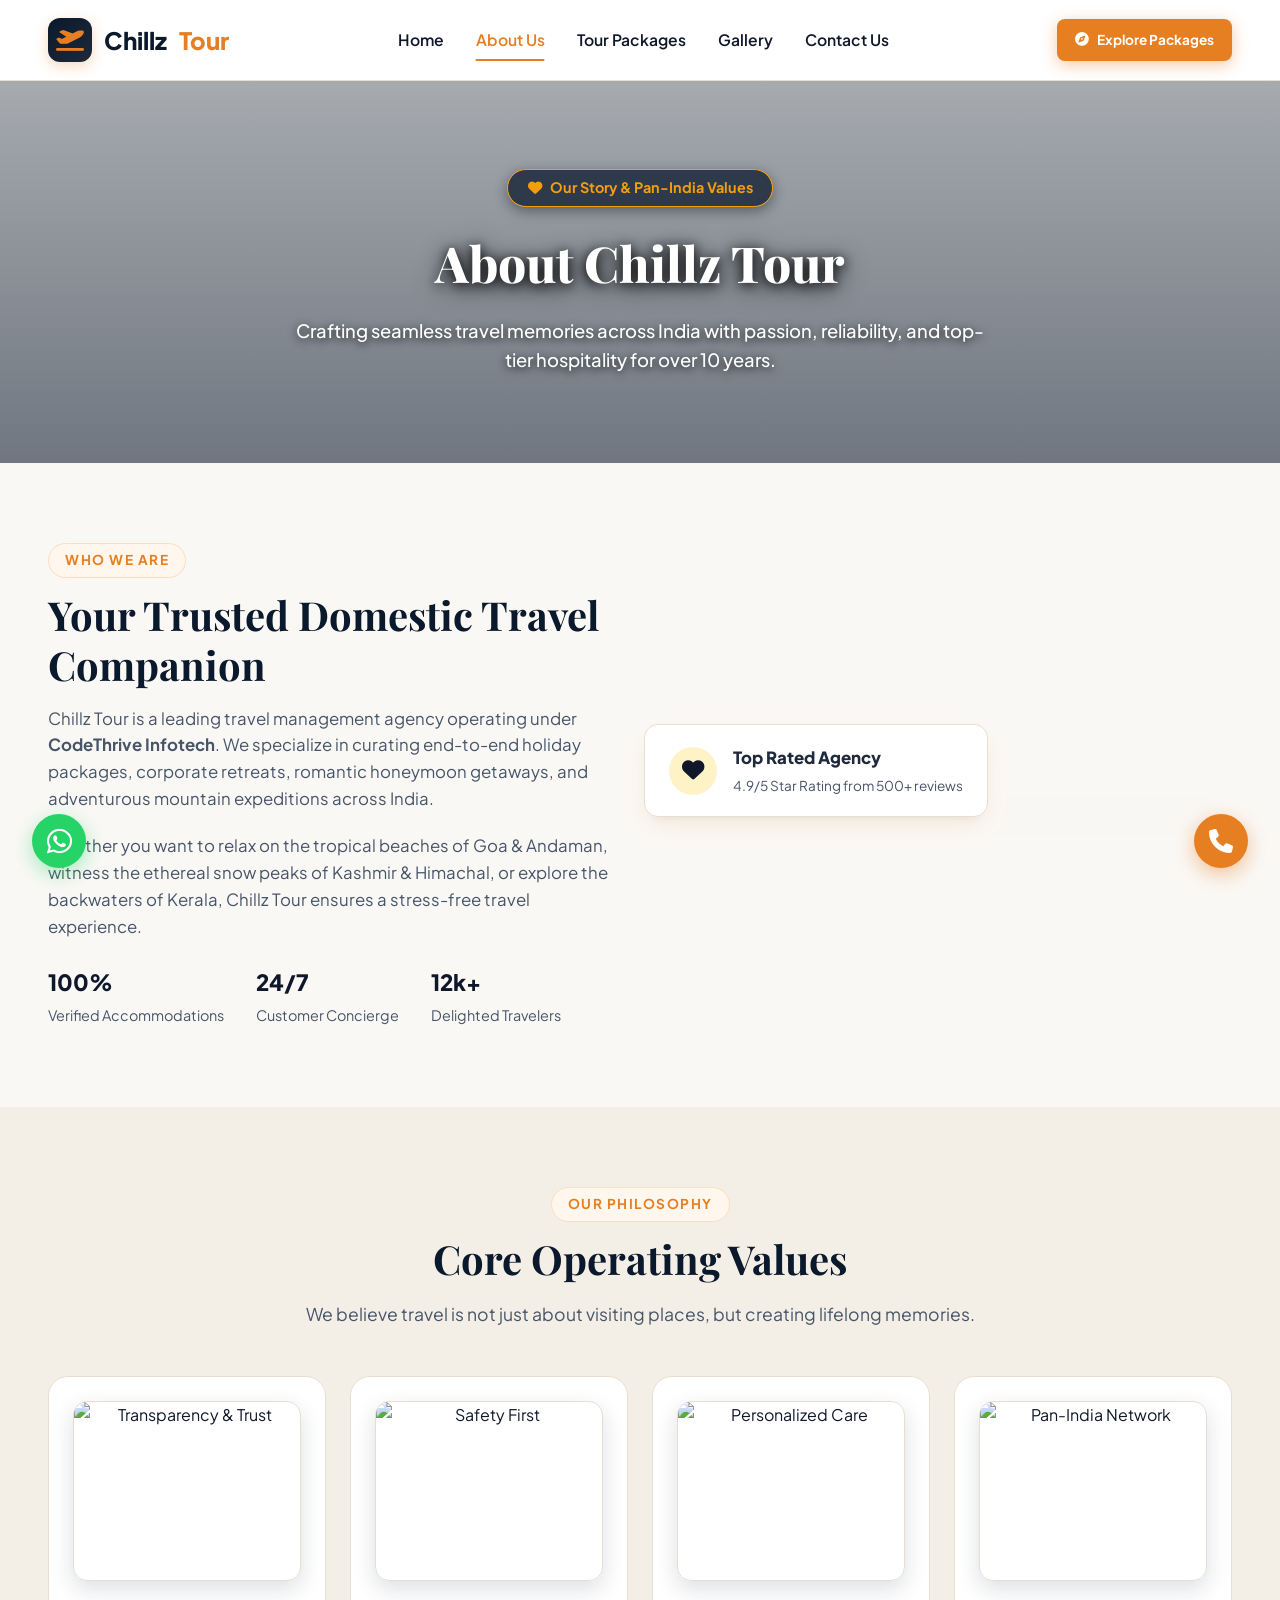
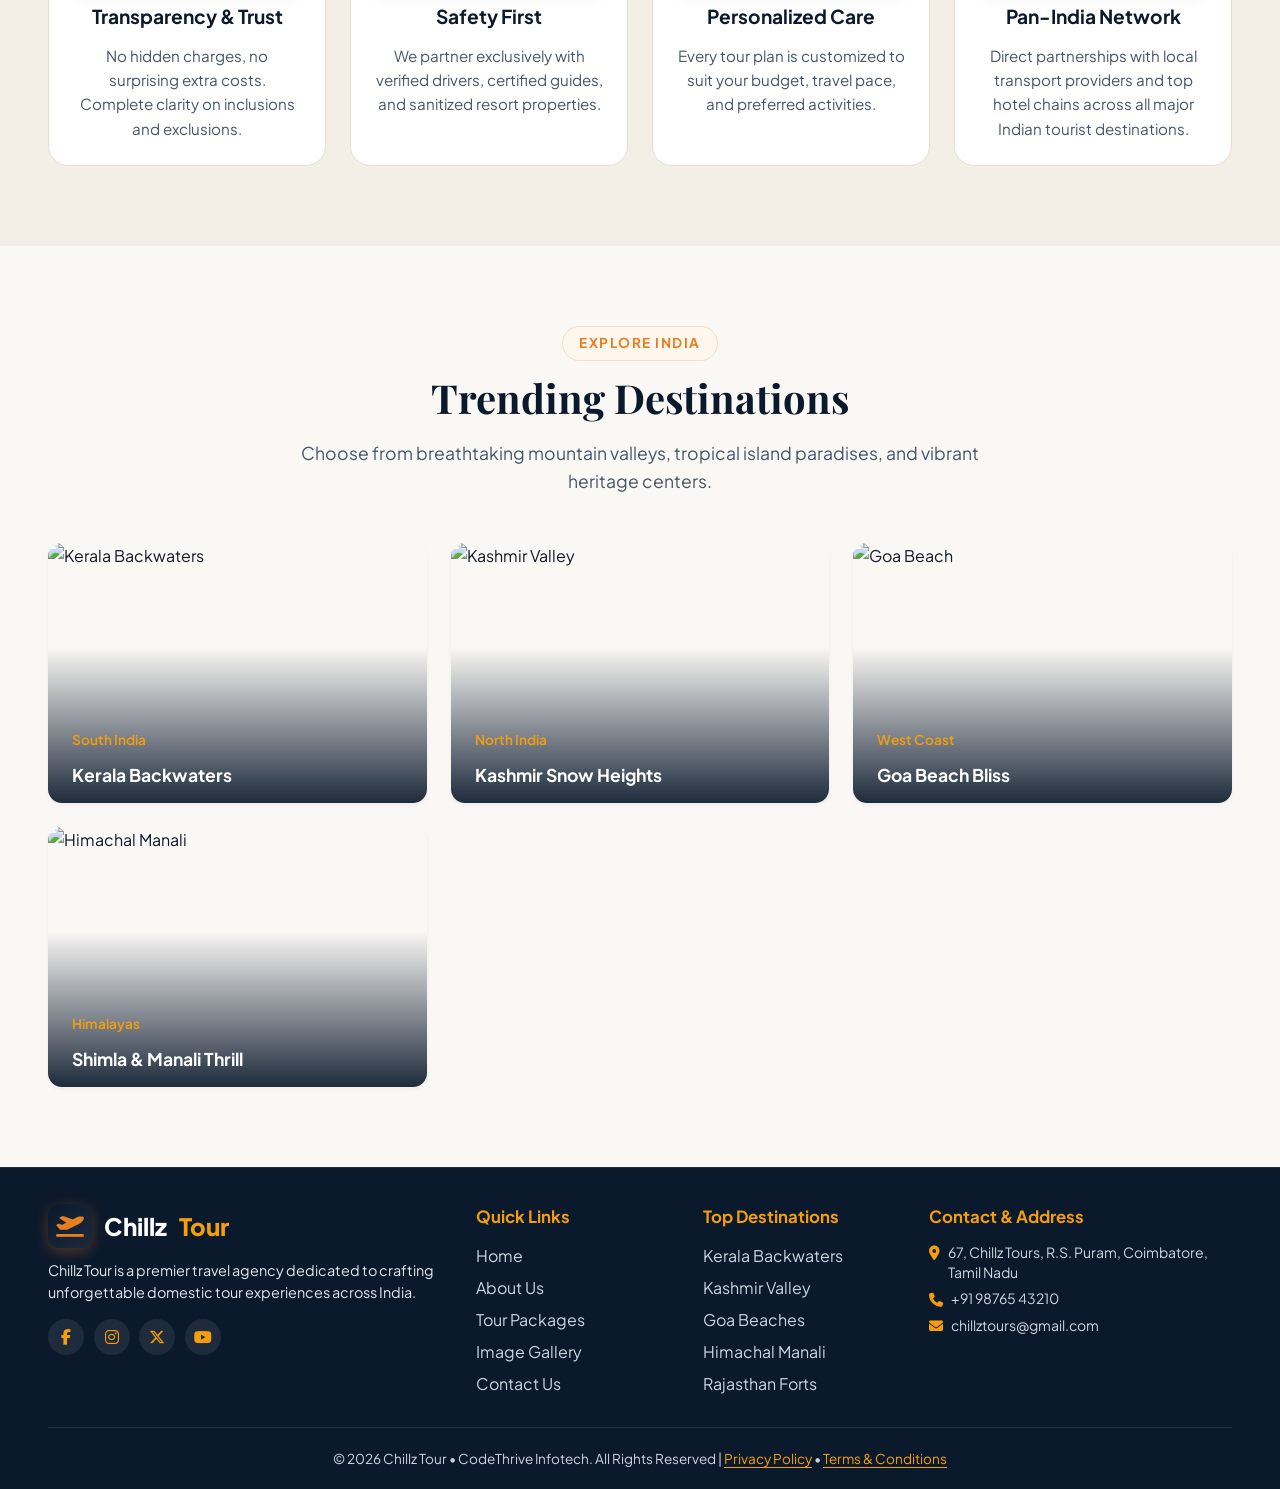
==== commit 087910b1: "Fix mobile view layout alignment for About section" ====
--- a/about.html
+++ b/about.html
@@ -54,42 +54,42 @@
   <!-- About Company Section -->
   <section class="section">
     <div class="container">
-      <div style="display: grid; grid-template-columns: 1fr 1fr; gap: 3rem; align-items: center;">
+      <div class="about-company-grid">
         <div data-aos="fade-right">
           <span class="section-tag">Who We Are</span>
           <h2 class="section-title">Your Trusted Domestic Travel Companion</h2>
-          <p style="color: var(--text-muted); font-size: 1.05rem; margin-bottom: 1.25rem;">
+          <p class="about-lead-text">
             Chillz Tour is a leading travel management agency operating under <strong>CodeThrive Infotech</strong>. We specialize in curating end-to-end holiday packages, corporate retreats, romantic honeymoon getaways, and adventurous mountain expeditions across India.
           </p>
-          <p style="color: var(--text-muted); font-size: 1.05rem; margin-bottom: 1.5rem;">
+          <p class="about-lead-text">
             Whether you want to relax on the tropical beaches of Goa & Andaman, witness the ethereal snow peaks of Kashmir & Himachal, or explore the backwaters of Kerala, Chillz Tour ensures a stress-free travel experience.
           </p>
 
-          <div style="display: flex; gap: 2rem; margin-top: 1rem;">
+          <div class="about-stats-row">
+            <div class="about-stat-item">
+              <h4>100%</h4>
+              <p>Verified Accommodations</p>
+            </div>
+            <div class="about-stat-item">
+              <h4>24/7</h4>
+              <p>Customer Concierge</p>
+            </div>
+            <div class="about-stat-item">
+              <h4>12k+</h4>
+              <p>Delighted Travelers</p>
+            </div>
+          </div>
+        </div>
+
+        <div class="about-image-wrapper" data-aos="fade-left">
+          <img src="https://images.unsplash.com/photo-1469854523086-cc02fe5d8800?auto=format&fit=crop&w=800&q=80" alt="Travelers exploring nature">
+          <div class="about-rating-badge">
+            <div class="badge-icon">
+              <i class="fa-solid fa-heart"></i>
+            </div>
             <div>
-              <h4 style="font-size: 1.4rem; font-weight: 800; color: var(--dark-amethyst);">100%</h4>
-              <p style="font-size: 0.9rem; color: var(--text-muted);">Verified Accommodations</p>
-            </div>
-            <div>
-              <h4 style="font-size: 1.4rem; font-weight: 800; color: var(--dark-amethyst);">24/7</h4>
-              <p style="font-size: 0.9rem; color: var(--text-muted);">Customer Concierge</p>
-            </div>
-            <div>
-              <h4 style="font-size: 1.4rem; font-weight: 800; color: var(--dark-amethyst);">12k+</h4>
-              <p style="font-size: 0.9rem; color: var(--text-muted);">Delighted Travelers</p>
-            </div>
-          </div>
-        </div>
-
-        <div style="position: relative;" data-aos="fade-left">
-          <img src="https://images.unsplash.com/photo-1469854523086-cc02fe5d8800?auto=format&fit=crop&w=800&q=80" alt="Travelers exploring nature" style="border-radius: var(--radius-lg); box-shadow: var(--shadow-lg);">
-          <div style="position: absolute; bottom: -20px; left: -20px; background: var(--bg-card); padding: 1.5rem; border-radius: var(--radius-md); box-shadow: var(--shadow-md); border: 1px solid var(--border); display: flex; align-items: center; gap: 1rem;">
-            <div style="width: 50px; height: 50px; background: var(--primary-light); color: var(--dark-amethyst); border-radius: 50%; display: flex; align-items: center; justify-content: center; font-size: 1.5rem;">
-              <i class="fa-solid fa-heart"></i>
-            </div>
-            <div>
-              <h4 style="font-size: 1.1rem; font-weight: 800; color: var(--secondary);">Top Rated Agency</h4>
-              <p style="font-size: 0.85rem; color: var(--text-muted);">4.9/5 Star Rating from 500+ reviews</p>
+              <h4>Top Rated Agency</h4>
+              <p>4.9/5 Star Rating from 500+ reviews</p>
             </div>
           </div>
         </div>
--- a/css/styles.css
+++ b/css/styles.css
@@ -888,6 +888,150 @@
   background-color: var(--bg-alt);
 }
 
+/* About Company Section Grid & Mobile Responsiveness */
+.about-company-grid {
+  display: grid;
+  grid-template-columns: 1fr 1fr;
+  gap: 3rem;
+  align-items: center;
+}
+
+.about-lead-text {
+  color: var(--text-muted);
+  font-size: 1.05rem;
+  margin-bottom: 1.25rem;
+  line-height: 1.6;
+}
+
+.about-stats-row {
+  display: flex;
+  gap: 2rem;
+  margin-top: 1.5rem;
+  flex-wrap: wrap;
+}
+
+.about-stat-item h4 {
+  font-size: 1.4rem;
+  font-weight: 800;
+  color: var(--dark-amethyst);
+}
+
+.about-stat-item p {
+  font-size: 0.9rem;
+  color: var(--text-muted);
+  margin-top: 0.2rem;
+}
+
+.about-image-wrapper {
+  position: relative;
+}
+
+.about-image-wrapper img {
+  width: 100%;
+  border-radius: var(--radius-lg);
+  box-shadow: var(--shadow-lg);
+  display: block;
+}
+
+.about-rating-badge {
+  position: absolute;
+  bottom: -20px;
+  left: -20px;
+  background: var(--bg-card);
+  padding: 1.25rem 1.5rem;
+  border-radius: var(--radius-md);
+  box-shadow: var(--shadow-md);
+  border: 1px solid var(--border);
+  display: flex;
+  align-items: center;
+  gap: 1rem;
+}
+
+.about-rating-badge .badge-icon {
+  width: 48px;
+  height: 48px;
+  background: var(--primary-light);
+  color: var(--dark-amethyst);
+  border-radius: 50%;
+  display: flex;
+  align-items: center;
+  justify-content: center;
+  font-size: 1.4rem;
+  flex-shrink: 0;
+}
+
+.about-rating-badge h4 {
+  font-size: 1.05rem;
+  font-weight: 800;
+  color: var(--secondary);
+  margin-bottom: 0.2rem;
+}
+
+.about-rating-badge p {
+  font-size: 0.85rem;
+  color: var(--text-muted);
+  margin: 0;
+}
+
+@media (max-width: 991px) {
+  .about-company-grid {
+    grid-template-columns: 1fr;
+    gap: 2.5rem;
+  }
+
+  .about-rating-badge {
+    position: relative;
+    bottom: 0;
+    left: 0;
+    margin-top: -1.5rem;
+    margin-left: 1rem;
+    margin-right: 1rem;
+    z-index: 2;
+  }
+}
+
+@media (max-width: 576px) {
+  .about-company-grid {
+    grid-template-columns: 1fr;
+    gap: 1.75rem;
+  }
+
+  .about-lead-text {
+    font-size: 0.95rem;
+    margin-bottom: 1rem;
+  }
+
+  .about-stats-row {
+    display: grid;
+    grid-template-columns: repeat(3, 1fr);
+    gap: 0.5rem;
+    margin-top: 1rem;
+    text-align: center;
+  }
+
+  .about-stat-item h4 {
+    font-size: 1.2rem;
+  }
+
+  .about-stat-item p {
+    font-size: 0.75rem;
+    line-height: 1.2;
+  }
+
+  .about-rating-badge {
+    position: relative;
+    bottom: 0;
+    left: 0;
+    margin-top: 1rem;
+    margin-left: 0;
+    margin-right: 0;
+    padding: 0.85rem 1rem;
+    width: 100%;
+    box-sizing: border-box;
+    justify-content: center;
+  }
+}
+
 /* Tour Packages Cards Grid */
 /* Tour Packages Cards Grid - 4 Cards Per Row on Desktop */
 .packages-grid {
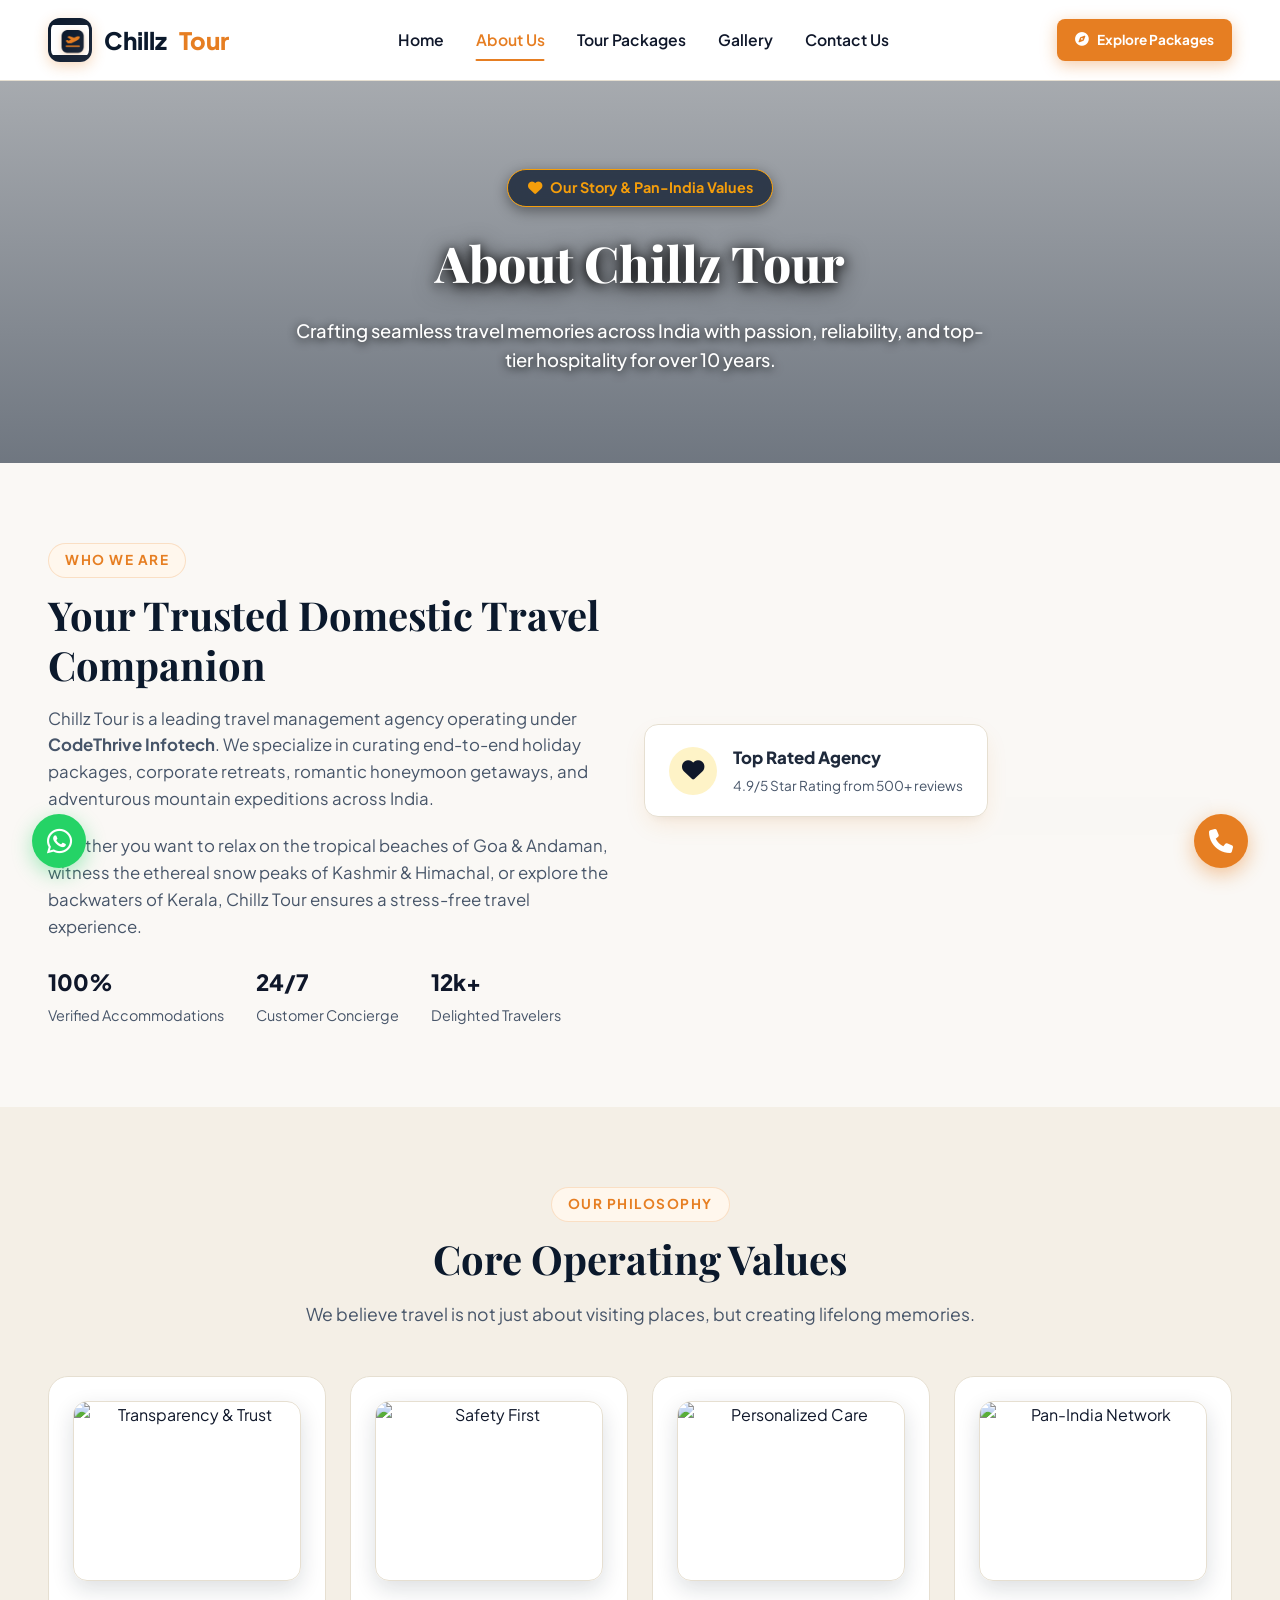
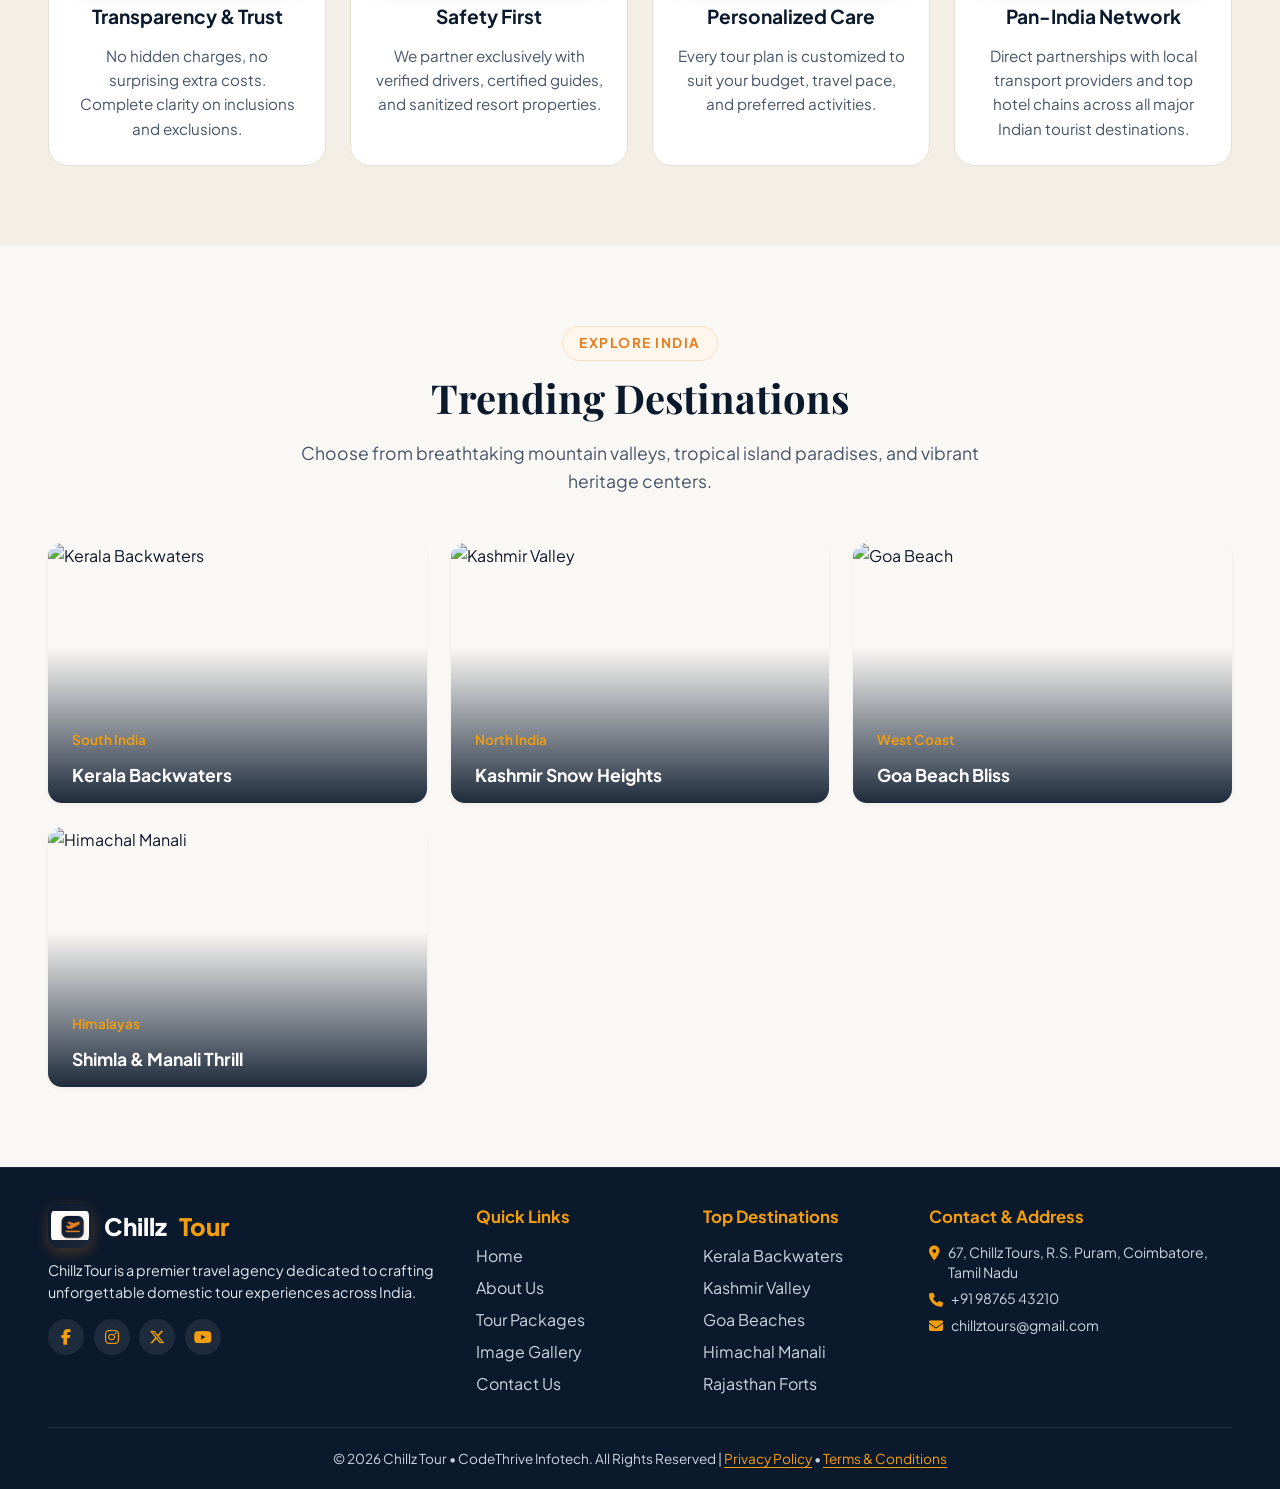
==== commit 39942c68: "Update preloader and navbar brand logos with custom uploaded airplane emblem" ====
--- a/about.html
+++ b/about.html
@@ -18,7 +18,7 @@
   <header class="header">
     <div class="container navbar">
       <a href="index.html" class="brand-logo">
-        <div class="brand-icon"><i class="fa-solid fa-plane-departure"></i></div>
+        <div class="brand-icon"><img src="images/logo.png" alt="Chillz Tour Logo"></div>
         Chillz<span>Tour</span>
       </a>
 
@@ -199,7 +199,7 @@
       <div class="footer-grid">
         <div class="footer-brand">
           <a href="index.html" class="brand-logo">
-            <div class="brand-icon"><i class="fa-solid fa-plane-departure"></i></div>
+            <div class="brand-icon"><img src="images/logo.png" alt="Chillz Tour Logo"></div>
             Chillz<span>Tour</span>
           </a>
           <p class="footer-text">Chillz Tour is a premier travel agency dedicated to crafting unforgettable domestic tour experiences across India.</p>
--- a/css/styles.css
+++ b/css/styles.css
@@ -233,6 +233,15 @@
   font-size: 1.4rem;
   box-shadow: 0 4px 14px rgba(230, 126, 34, 0.3);
   transition: transform 0.4s ease;
+  overflow: hidden;
+  padding: 3px;
+}
+
+.brand-icon img {
+  width: 100%;
+  height: 100%;
+  object-fit: contain;
+  border-radius: 9px;
 }
 
 .brand-logo:hover .brand-icon {
@@ -2747,18 +2756,25 @@
 }
 
 .preloader-icon-3d {
-  width: 65px;
-  height: 65px;
-  background: linear-gradient(135deg, var(--sunset-gold), var(--saffron-gold));
-  color: var(--royal-navy);
+  width: 72px;
+  height: 72px;
+  background: var(--royal-navy);
   border-radius: 20px;
   display: flex;
   align-items: center;
   justify-content: center;
-  font-size: 2rem;
   box-shadow: 0 10px 30px rgba(245, 158, 11, 0.5);
   transform: translateZ(25px);
   animation: plane3DFloat 2s infinite ease-in-out;
+  overflow: hidden;
+  padding: 4px;
+}
+
+.preloader-logo-img {
+  width: 100%;
+  height: 100%;
+  object-fit: contain;
+  border-radius: 16px;
 }
 
 @keyframes plane3DFloat {
